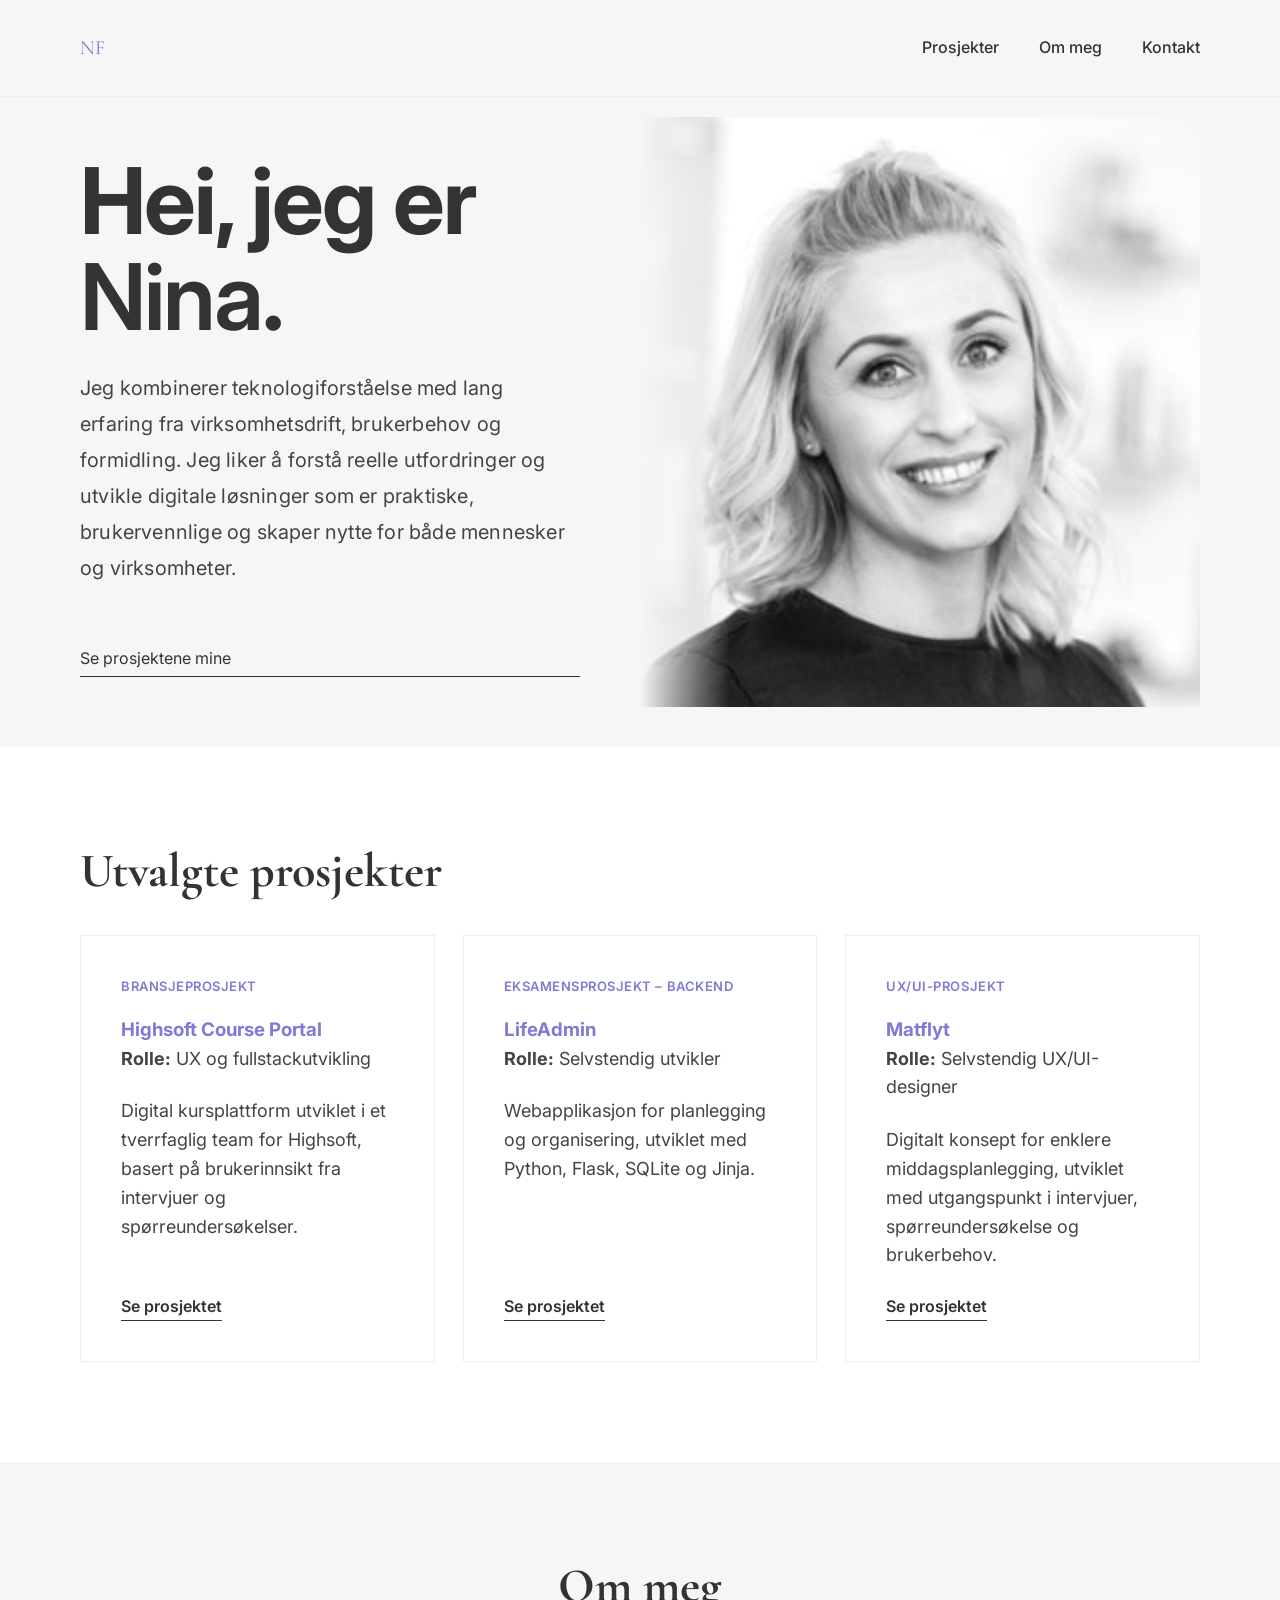
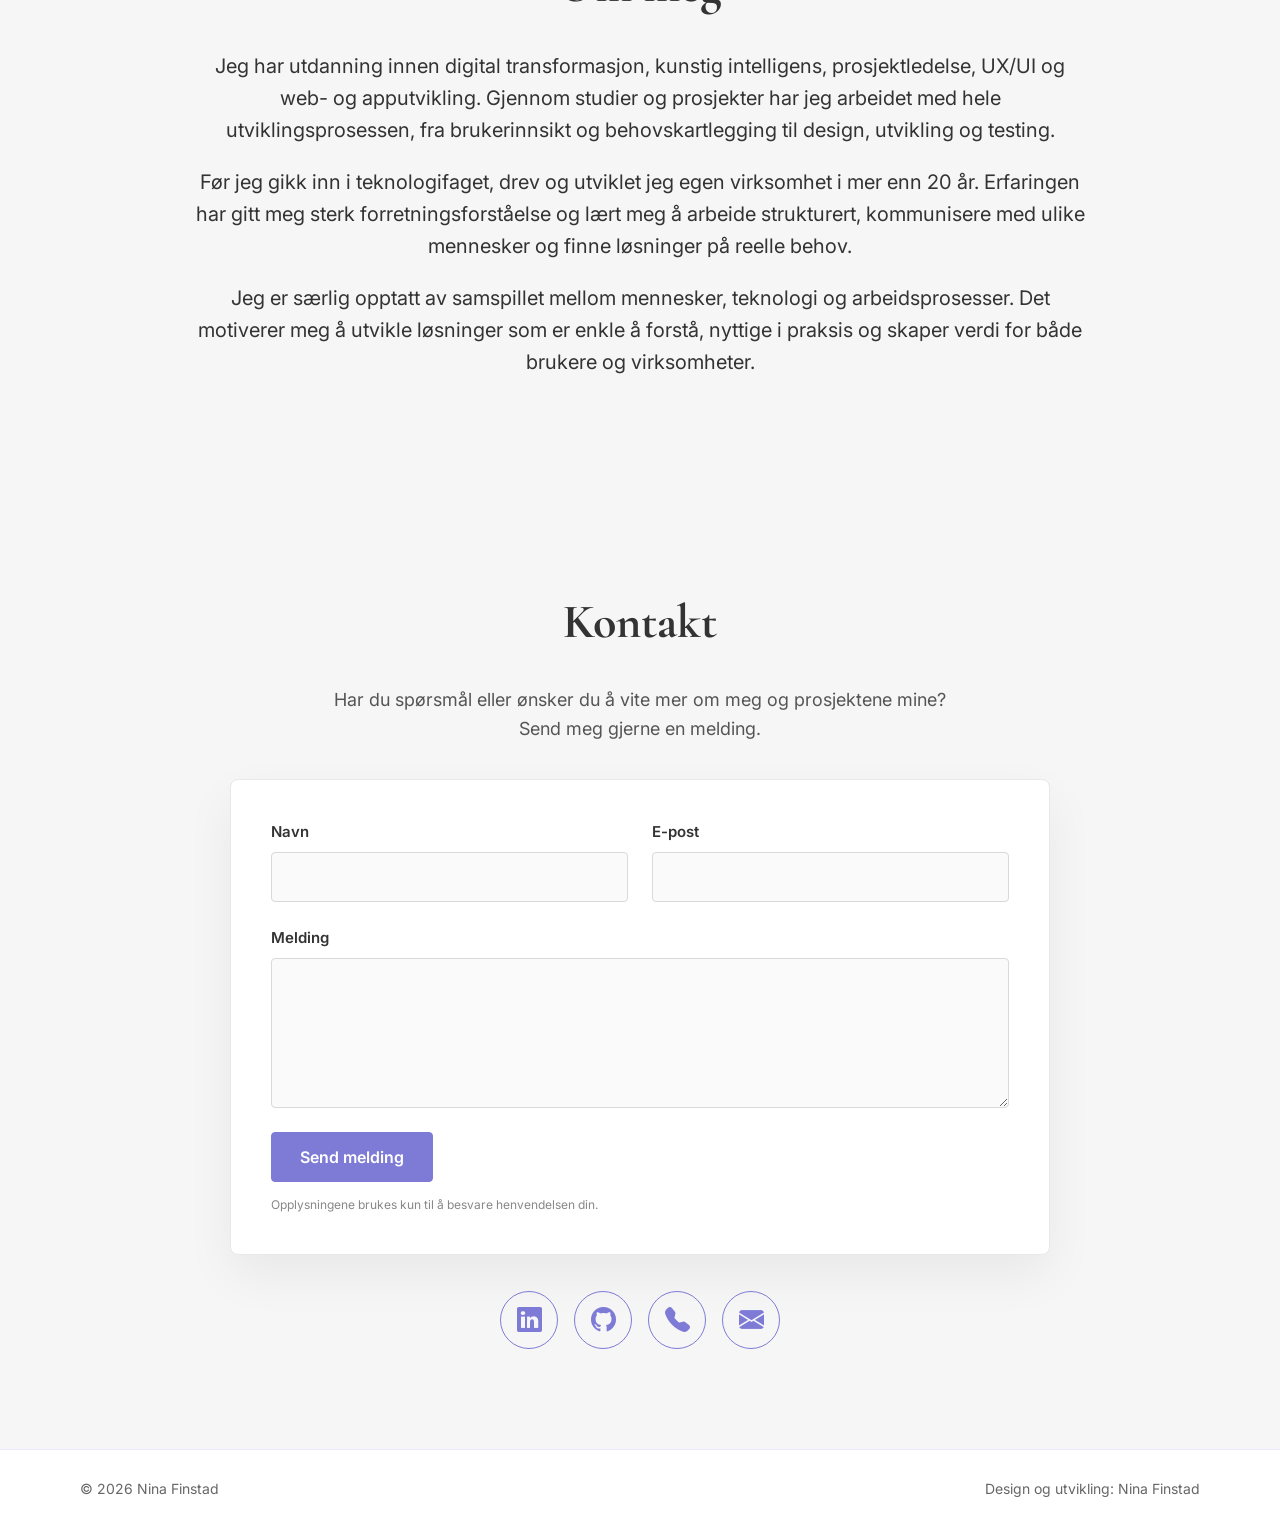
==== index.html @ bb5bee1e "Initial portfolio version" ====
<!DOCTYPE html>
<html lang="nb">
<head>
    <!-- Basic setup -->
    <meta charset="UTF-8">
    <meta name="viewport" content="width=device-width, initial-scale=1.0">
    <title>Nina Finstad Portefølje</title>

    <!-- Fonts -->
    <link rel="preconnect" href="https://fonts.googleapis.com">
    <link rel="preconnect" href="https://fonts.gstatic.com" crossorigin>
    <link href="https://fonts.googleapis.com/css2?family=Cormorant+Garamond:wght@600;700&family=Inter:wght@400;500;600;700&display=swap" rel="stylesheet">
    <link
    rel="stylesheet"
    href="https://cdn.jsdelivr.net/npm/bootstrap-icons@1.11.3/font/bootstrap-icons.min.css"
    
>
<script src="js/contact-form.js" defer></script>
    <!-- CSS -->
    <link rel="stylesheet" href="style.css">
</head>
<body>
<!-- Header -->
<header class="site-header">
    <div class="logo">
        <a href="index.html" class="logo-link">
            <span class="logo-short">NF</span>
            <span class="logo-full">Nina Finstad</span>
        </a>
    </div>

    <nav class="site-nav">
        <a href="index.html#projects">Prosjekter</a>
        <a href="index.html#about">Om meg</a>
        <a href="index.html#contact">Kontakt</a>
    </nav>
</header>

    <!-- Hero -->
    <section class="hero">
        <div class="hero-text">
            <h1>
            Hei, jeg er <span class="name">Nina</span>.
            </h1>

            <p>
                Jeg kombinerer teknologiforståelse med lang erfaring fra virksomhetsdrift, brukerbehov og formidling. Jeg liker å forstå reelle utfordringer og utvikle digitale løsninger som er praktiske, brukervennlige og skaper nytte for både mennesker og virksomheter.
            </p>

            <a href="#projects" class="hero-link">Se prosjektene mine</a>
        </div>

        <div class="hero-image">
            <img src="images/nina.jpg" alt="Portrett av Nina Finstad">
        </div>
    </section>

    
    <!-- Projects -->
<section id="projects" class="projects-section">
    <div class="section-heading">
        <h2>Utvalgte prosjekter</h2>
    </div>

    <div class="projects-grid">

        <!-- Highsoft Course Portal -->
        <article class="project-card">
            <span class="project-label">Bransjeprosjekt</span>

            <h3>Highsoft Course Portal</h3>

            <p class="project-role">
                <strong>Rolle:</strong> UX og fullstackutvikling
            </p>

            <p>
                Digital kursplattform utviklet i et tverrfaglig team for
                Highsoft, basert på brukerinnsikt fra intervjuer og
                spørreundersøkelser.
            </p>

            <a href="highsoft.html" class="project-link">
                Se prosjektet
            </a>
        </article>

        <!-- LifeAdmin -->
        <article class="project-card">
            <span class="project-label">Eksamensprosjekt – backend</span>

            <h3>LifeAdmin</h3>
            <p class="project-role">
                <strong>Rolle:</strong> Selvstendig utvikler
            </p>

            <p>
                Webapplikasjon for planlegging og organisering, utviklet med
                Python, Flask, SQLite og Jinja.
            </p>

            <a href="life-admin.html" class="project-link">
                Se prosjektet
            </a>
        </article>

        <!-- Matflyt -->
        <article class="project-card">
            <span class="project-label">UX/UI-prosjekt</span>

            <h3>Matflyt</h3>

            <p class="project-role">
                <strong>Rolle:</strong> Selvstendig UX/UI-designer
            </p>

            <p>
                Digitalt konsept for enklere middagsplanlegging, utviklet med
                utgangspunkt i intervjuer, spørreundersøkelse og brukerbehov.
            </p>

            <a href="matflyt.html" class="project-link">
                Se prosjektet
            </a>
        </article>

    </div>

    </section>

    <!-- About -->
    <section id="about" class="about-section">
        <div class="section-heading">
            <h2>Om meg</h2>
        </div>

        <div class="about-text">
            <p>
               Jeg har utdanning innen digital transformasjon, kunstig intelligens, 
               prosjektledelse, UX/UI og web- og apputvikling. 
               Gjennom studier og prosjekter har jeg arbeidet med hele utviklingsprosessen,
                fra brukerinnsikt og behovskartlegging til design, utvikling og testing. 
            </p>


            <p>
                Før jeg gikk inn i teknologifaget, drev og utviklet jeg egen virksomhet i mer enn 20 år. Erfaringen har gitt meg sterk forretningsforståelse og lært meg å arbeide strukturert, kommunisere med ulike mennesker og finne løsninger på reelle behov.
            </p>

            <p>
                Jeg er særlig opptatt av samspillet mellom mennesker, teknologi og arbeidsprosesser. Det motiverer meg å utvikle løsninger som er enkle å forstå, nyttige i praksis og skaper verdi for både brukere og virksomheter.
            </p>
        </div>
    </section>

    
    <!-- Kontakt -->
<section id="contact" class="contact-section">
    <div class="section-heading">
        <h2>Kontakt</h2>
    </div>

    <div class="contact-content">
        <p class="contact-intro">
            Har du spørsmål eller ønsker du å vite mer om meg og prosjektene
            mine? Send meg gjerne en melding.
        </p>
            <form
                 id="contact-form"
                 class="contact-form"
                 action="https://formspree.io/f/moeadeok"
                 method="POST"
                >
            <div class="form-row">
                <div class="form-group">
                    <label for="name">Navn</label>
                    <input
                        type="text"
                        id="name"
                        name="name"
                        autocomplete="name"
                        required
                    >
                </div>

                <div class="form-group">
                    <label for="email">E-post</label>
                    <input
                        type="email"
                        id="email"
                        name="email"
                        autocomplete="email"
                        required
                    >
                </div>
            </div>

            <div class="form-group">
                <label for="message">Melding</label>
                <textarea
                    id="message"
                    name="message"
                    rows="6"
                    required
                ></textarea>
            </div>

            <button type="submit" class="form-submit">
                Send melding
            </button>

            <p class="form-privacy">
                Opplysningene brukes kun til å besvare henvendelsen din.
            </p>
        </form>

        <div
    id="form-success"
    class="form-message form-message-success"
    role="status"
    hidden
>
    <i class="bi bi-check-circle-fill" aria-hidden="true"></i>
    <span>Meldingen din er sendt. Takk for at du tok kontakt!</span>
</div>

<div
    id="form-error"
    class="form-message form-message-error"
    role="alert"
    hidden
>
    <i class="bi bi-exclamation-circle-fill" aria-hidden="true"></i>
    <span>
        Noe gikk galt. Prøv igjen, eller send meg en e-post direkte.
    </span>
</div>

        <div class="contact-icons" aria-label="Andre kontaktmuligheter">
            <a
                href="https://www.linkedin.com/in/nina-finstad-3a672b140/"
                target="_blank"
                rel="noopener noreferrer"
                aria-label="Besøk LinkedIn-profilen min"
                title="LinkedIn"
            >
                <i class="bi bi-linkedin" aria-hidden="true"></i>
            </a>

            <a
                href="https://github.com/NinaFinstad"
                target="_blank"
                rel="noopener noreferrer"
                aria-label="Besøk GitHub-profilen min"
                title="GitHub"
            >
                <i class="bi bi-github" aria-hidden="true"></i>
            </a>

            <a
                href="tel:+4797759105"
                aria-label="Ring meg på 977 59 105"
                title="Telefon"
            >
                <i class="bi bi-telephone-fill" aria-hidden="true"></i>
            </a>

            <a
                href="mailto:finstad83@gmail.com"
                aria-label="Send meg en e-post"
                title="E-post"
            >
                <i class="bi bi-envelope-fill" aria-hidden="true"></i>
            </a>
        </div>
    </div>
</section>

<footer class="site-footer">
    <p>© 2026 Nina Finstad</p>
    <p>Design og utvikling: Nina Finstad</p>
</footer>

</body>
</html>
---- style.css ----
/* ==========================================================
   INNHOLDSOVERSIKT

   01. Reset og grunnstiler
   02. Toppmeny og navigasjon
   03. Forside: hero, seksjoner, prosjektkort og om meg
   04. Generelle prosjektsider
   05. Kontaktskjema, statusmeldinger og bunntekst
   06. Forside og generelle sider: nettbrett og mobil
   07. Highsoft-siden: innhold, bilder og mobilkarusell
   08. Highsoft-siden: nettbrett og mobil
========================================================== */

/* =========================
   RESET
========================= */

* {
  margin: 0;
  padding: 0;
  box-sizing: border-box;
}

/* =========================
   GRUNNSTILER
========================= */

html {
  scroll-behavior: smooth;
}

#projects,
#about,
#contact {
  scroll-margin-top: 120px;
}

body {
  font-family: "Inter", Arial, Helvetica, sans-serif;
  line-height: 1.6;
  color: #333;
  background: #f6f6f6;
}

/* =========================
   TOPPMENY OG NAVIGASJON
========================= */

.site-header {
  position: sticky;
  top: 0;
  z-index: 1000;

  display: flex;
  justify-content: space-between;
  align-items: center;
  padding: 32px 80px;
  background: rgba(246, 246, 246, 0.92);
  backdrop-filter: blur(10px);
  border-bottom: 1px solid #ece8ff;
}

.logo {
  font-family: "Cormorant Garamond", Georgia, serif;
  font-size: 20px;
  position: relative;
  cursor: pointer;
  display: inline-block;
  color: #7e7bd6;
}

.logo-link {
  position: relative;
  display: inline-block;
  text-decoration: none;
  color: inherit;
}

.logo-short {
  transition: opacity 0.35s ease;
}

.logo-full {
  position: absolute;
  left: 0;
  opacity: 0;
  letter-spacing: -5px;
  transform: translateX(-10px);
  transition: all 0.35s ease;
  white-space: nowrap;
}

.logo:hover .logo-short {
  opacity: 0;
}

.logo:hover .logo-full {
  opacity: 1;
  letter-spacing: 0.5px;
  transform: translateX(0);
}

.site-nav {
  display: flex;
  gap: 40px;
}

.site-nav a {
  text-decoration: none;
  color: #333;
  font-size: 16px;
  font-weight: 500;
  transition: opacity 0.2s ease;
}

.site-nav a:hover {
  opacity: 0.6;
  color: #7e7bd6;
}

/* =========================
   FORSIDE - HERO
========================= */

.hero {
  min-height: 68vh;
  display: flex;
  align-items: center;
  justify-content: space-between;
  gap: 60px;
  padding: 20px 80px 40px;
  overflow: hidden;
}

.hero-text {
  max-width: 540px;
  display: flex;
  flex-direction: column;
  gap: 24px;
}

.hero h1 {
  font-size: 92px;
  line-height: 1.05;
  letter-spacing: -2px;
}

.name {
  font-weight: 600;
}

.hero p {
  font-size: 20px;
  line-height: 1.8;
  color: #444;
  letter-spacing: 0.2px;
}

.hero-link {
  display: inline-block;
  margin-top: 36px;
  text-decoration: none;
  color: #333;
  position: relative;
}

.hero-link::after {
  content: "";
  position: absolute;
  left: 0;
  bottom: -6px;
  width: 100%;
  height: 1px;
  background: #333;
  transition: all 0.25s ease;
}

.hero-link:hover {
  color: #7e7bd6;
}

.hero-link:hover::after {
  background: #7e7bd6;
}

.hero-image {
  position: relative;
  flex-shrink: 0;
}

.hero-image img {
  width: 560px;
  max-width: 100%;
  height: auto;
  display: block;
  object-fit: cover;
  filter: contrast(1.03) brightness(1.01) grayscale(100%);
}

.hero-image::after {
  content: "";
  position: absolute;
  inset: 0;
  background: linear-gradient(to right, #f6f6f6 0%, rgba(246, 246, 246, 0) 16%);
  pointer-events: none;
}

/* =========================
   FORSIDE - FELLES SEKSJONER
========================= */

.projects-section,
.about-section,
.contact-section {
  padding: 100px 80px;
}

.projects-section {
  background: #ffffff;
}

.about-section,
.contact-section {
  background: #f6f6f6;
}

.section-heading h2 {
  font-family: "Cormorant Garamond", Georgia, serif;
  font-size: 48px;
  line-height: 1;
  margin-bottom: 40px;
  color: #333;
}

/* =========================
   FORSIDE - PROSJEKTKORT
========================= */

.projects-grid {
  display: grid;
  grid-template-columns: repeat(3, 1fr);
  gap: 28px;
}

.project-card {
  background: white;
  border: 1px solid #eee;
  padding: 40px;
  min-height: 280px;
  display: flex;
  flex-direction: column;
  justify-content: flex-start;
  transition: all 0.35s ease;
  position: relative;
  overflow: hidden;
}

.project-card::before {
  content: "";
  position: absolute;
  top: 0;
  left: -100%;
  width: 100%;
  height: 100%;
  background: linear-gradient(
    120deg,
    transparent,
    rgba(126, 123, 214, 0.08),
    transparent
  );
  transition: left 0.6s ease;
}

.project-card:hover::before {
  left: 100%;
}

.project-card:hover {
  transform: translateY(-8px);
  box-shadow: 0 20px 40px rgba(0, 0, 0, 0.08);
  background: #f3f2ff;
  border-color: #7e7bd6;
}

.project-label {
  display: inline-block;
  margin-bottom: 18px;
  font-size: 13px;
  font-weight: 600;
  text-transform: uppercase;
  letter-spacing: 0.04em;
  color: #7e7bd6;
}

.project-card h3 {
  color: #7e7bd6;
  transition: letter-spacing 0.3s ease;
}

.project-card:hover h3 {
  letter-spacing: 1px;
  color: #5f5bbd;
}

.project-card p {
  font-size: 18px;
  color: #444;
  margin-bottom: 24px;
}

.project-link {
  margin-top: auto;
  width: fit-content;
  color: #333;
  font-weight: 600;
  text-decoration: none;
  border-bottom: 1px solid #333;
  transition:
    color 0.2s ease,
    opacity 0.2s ease;
}

.project-link:hover {
  opacity: 0.7;
  color: #7e7bd6;
}

/* =========================
   FORSIDE - OM MEG
========================= */

.about-text {
  max-width: 900px;
  margin: 0 auto;
}

.about-section {
  text-align: center;
}

.about-text p {
  font-size: 20px;
  margin-bottom: 20px;
}

/* =========================
   GENERELLE PROSJEKTSIDER - GRUNNOPPSETT
========================= */

.project-hero,
.project-meta-section,
.project-content-section {
  padding: 80px 80px;
}

/* =========================
   GENERELLE PROSJEKTSIDER - KOLONNER OG TEKST
========================= */

.project-two-column {
  display: grid;
  grid-template-columns: minmax(0, 0.95fr) minmax(420px, 1.05fr);
  gap: 70px;
  align-items: center;
}

.project-text-block {
  max-width: 560px;
}

.project-text-block h2 {
  font-family: "Inter", Arial, Helvetica, sans-serif;
  font-size: 44px;
  line-height: 1.1;
  font-weight: 700;
  letter-spacing: -1px;
  margin-bottom: 32px;
  color: #333;
}

.project-text-block p {
  font-size: 20px;
  line-height: 1.75;
  margin-bottom: 20px;
  color: #444;
}

/* =========================
   GENERELLE PROSJEKTSIDER - BILDEKORT
========================= */

.project-visual-card {
  background: #eef1f1;
  border: 1px solid #e6e6e6;
  padding: 28px; /* viktig: samme overalt */
  border-radius: 16px;
  box-shadow: 0 20px 40px rgba(0, 0, 0, 0.08);
  overflow: hidden;
}

.project-visual-card img {
  width: 100%;
  max-width: 100%;
  height: auto;
  display: block;
  border-radius: 8px;
}
.project-visual-card figcaption {
    margin-top: 16px;
    font-size: 14px;
    line-height: 1.5;
    color: #666;
}

/* =========================
   GENERELLE PROSJEKTSIDER - HERO
========================= */

.project-hero {
  background: #f6f6f6;
  padding-top: 56px;
  padding-bottom: 64px;
}

.project-hero-layout {
  display: grid;
  grid-template-columns: minmax(0, 0.95fr) minmax(520px, 1.05fr);
  gap: 70px;
  align-items: start;
}

.project-hero-text {
  max-width: 560px;
  display: flex;
  flex-direction: column;
  gap: 20px;
}

.project-hero h1 {
  font-size: 72px;
  line-height: 1.05;
  letter-spacing: -2px;
  margin-top: 16px;
  margin-bottom: 24px;
}

.project-hero p {
  font-size: 20px;
  line-height: 1.75;
  color: #444;
  margin: 0;
}

/* =========================
   GENERELLE PROSJEKTSIDER - INNHOLD
========================= */

.project-content-section {
  background: #f6f6f6;
}

/* =========================
   GENERELLE PROSJEKTSIDER - INNSIKTSKORT
========================= */

.project-insights-grid {
  display: grid;
  grid-template-columns: 1fr 1fr;
  gap: 20px;
}

.insight-card {
  background: #ffffff;
  border: 1px solid #eee;
  padding: 20px;
  border-radius: 12px;
}

.insight-card h3 {
  font-size: 18px;
  margin-bottom: 8px;
  color: #333;
}

.insight-card p {
  font-size: 16px;
  color: #444;
  line-height: 1.5;
}

.project-text-center {
  max-width: 1000px;
  margin: 0 auto;
  text-align: center;
}

/* =========================
   KONTAKTSKJEMA OG KONTAKTIKONER
========================= */

.contact-section {
  text-align: center;
}

.contact-content {
  width: 100%;
  max-width: 820px;
  margin: 0 auto;
}

.contact-intro {
  max-width: 620px;
  margin: 0 auto 36px;
  font-size: 18px;
  color: #555;
}

.contact-form {
  padding: 40px;
  background: #ffffff;
  border: 1px solid #e8e8e8;
  border-radius: 8px;
  box-shadow: 0 20px 50px rgba(0, 0, 0, 0.06);
  text-align: left;
}

.form-row {
  display: grid;
  grid-template-columns: 1fr 1fr;
  gap: 24px;
}

.form-group {
  display: flex;
  flex-direction: column;
  gap: 8px;
  margin-bottom: 24px;
}

.form-group label {
  font-size: 15px;
  font-weight: 600;
  color: #333;
}

.form-group input,
.form-group textarea {
  width: 100%;
  padding: 14px 16px;
  border: 1px solid #d9d9d9;
  border-radius: 4px;
  background: #fafafa;
  color: #333;
  font-family: inherit;
  font-size: 16px;
  transition:
    border-color 0.2s ease,
    box-shadow 0.2s ease,
    background 0.2s ease;
}

.form-group textarea {
  min-height: 150px;
  resize: vertical;
}

.form-group input:focus,
.form-group textarea:focus {
  outline: none;
  border-color: #7e7bd6;
  background: #ffffff;
  box-shadow: 0 0 0 3px rgba(126, 123, 214, 0.14);
}

.form-submit {
  padding: 14px 28px;
  border: 1px solid #7e7bd6;
  border-radius: 4px;
  background: #7e7bd6;
  color: #ffffff;
  font-family: inherit;
  font-size: 16px;
  font-weight: 600;
  cursor: pointer;
  transition:
    background 0.2s ease,
    transform 0.2s ease,
    box-shadow 0.2s ease;
}

.form-submit:hover {
  background: #6966c5;
  transform: translateY(-2px);
  box-shadow: 0 8px 20px rgba(126, 123, 214, 0.22);
}

.form-submit:focus-visible {
  outline: 3px solid rgba(126, 123, 214, 0.3);
  outline-offset: 4px;
}

.form-privacy {
  margin-top: 16px;
  margin-bottom: 0;
  font-size: 13px;
  color: #777;
}

.contact-icons {
  display: flex;
  justify-content: center;
  gap: 16px;
  margin-top: 36px;
}

.contact-content .contact-icons a {
  display: inline-flex;
  align-items: center;
  justify-content: center;
  width: 58px;
  height: 58px;
  border: 1px solid #7e7bd6;
  border-radius: 50%;
  background: transparent;
  color: #7e7bd6;
  text-decoration: none;
  font-size: 25px;
  transition:
    background 0.2s ease,
    color 0.2s ease,
    transform 0.2s ease,
    box-shadow 0.2s ease;
}

.contact-content .contact-icons a:hover {
  background: #7e7bd6;
  color: #ffffff;
  transform: translateY(-3px);
  box-shadow: 0 8px 20px rgba(126, 123, 214, 0.2);
  opacity: 1;
}

.contact-content .contact-icons a:focus-visible {
  outline: 3px solid rgba(126, 123, 214, 0.3);
  outline-offset: 4px;
}

/* =========================
   KONTAKTSKJEMA - STATUSMELDINGER
========================= */

.form-message {
  display: flex;
  align-items: center;
  justify-content: center;
  gap: 12px;
  margin-top: 24px;
  padding: 16px 20px;
  border-radius: 6px;
  font-size: 16px;
  font-weight: 500;
}

.form-message[hidden] {
  display: none;
}

.form-message i {
  flex-shrink: 0;
  font-size: 22px;
}

.form-message-success {
  color: #315f46;
  background: #edf8f1;
  border: 1px solid #b9ddc6;
}

.form-message-error {
  color: #8a3838;
  background: #fff1f1;
  border: 1px solid #e4baba;
}

.form-submit:disabled {
  cursor: wait;
  opacity: 0.7;
  transform: none;
  box-shadow: none;
}

.contact-content .form-privacy {
  margin-top: 14px;
  margin-bottom: 0;
  font-size: 12px;
  line-height: 1.5;
  color: #888;
}

/* =========================
   BUNNTEKST
========================= */

.site-footer {
  display: flex;
  justify-content: space-between;
  align-items: center;
  gap: 24px;
  padding: 28px 80px;
  background: #ffffff;
  border-top: 1px solid #ece8ff;
  color: #666;
  font-size: 14px;
}

/* =========================
   FORSIDE OG GENERELLE SIDER - NETTBRETT
========================= */

@media (max-width: 1100px) {
  .hero {
    flex-direction: column;
    align-items: flex-start;
    gap: 40px;
  }

  .hero-image img {
    width: 460px;
  }

  .projects-grid {
    grid-template-columns: 1fr;
  }

  .project-hero-layout,
  .project-two-column {
    grid-template-columns: 1fr;
    gap: 40px;
  }

  .project-meta-grid {
    grid-template-columns: 1fr 1fr;
  }

  .project-text-block,
  .project-hero-text {
    max-width: none;
  }
}

/* =========================
   FORSIDE OG GENERELLE SIDER - MOBIL
========================= */

@media (max-width: 768px) {
  .site-header {
    flex-direction: column;
    align-items: flex-start;
    gap: 20px;
    padding: 24px 24px 0;
  }

  .site-nav {
    gap: 24px;
    flex-wrap: wrap;
  }

  .hero,
  .projects-section,
  .about-section,
  .contact-section {
    padding-left: 24px;
    padding-right: 24px;
  }

  .hero {
    min-height: auto;
    padding-top: 40px;
    padding-bottom: 60px;
  }

  .hero h1 {
    font-size: 58px;
  }

  .hero p,
  .about-text p,
  .contact-content p,
  .project-card p {
    font-size: 18px;
  }

  .hero-image img {
    width: 100%;
    max-width: 420px;
  }

  .section-heading h2 {
    font-size: 38px;
  }

  .project-card h3 {
    font-size: 30px;
  }

  .project-hero,
  .project-meta-section,
  .project-content-section {
    padding-left: 24px;
    padding-right: 24px;
  }

  .project-hero h1 {
    font-size: 48px;
  }

  .project-hero p,
  .project-text-block p {
    font-size: 18px;
  }

  .project-visual-card {
    padding: 16px;
  }

  .project-text-block h2 {
    font-size: 38px;
  }

  .project-meta-grid,
  .project-insights-grid {
    grid-template-columns: 1fr;
  }

  .form-row {
    grid-template-columns: 1fr;
    gap: 0;
  }

  .contact-form {
    padding: 24px;
  }

  .site-footer {
    flex-direction: column;
    justify-content: center;
    gap: 6px;
    padding: 24px;
    text-align: center;
  }
}

/* =========================
   GENERELLE PROSJEKTSIDER - PROSJEKTOVERSIKT
========================= */

.project-meta-section {
    background: #ffffff;
    padding-top: 80px;
    padding-bottom: 80px;
}

.project-meta-grid {
    display: grid;
    grid-template-columns: repeat(4, minmax(0, 1fr));
    gap: 24px;
}

.meta-card {
    background: #f6f6f6;
    border: 1px solid #eeeeee;
    padding: 28px;
}

.meta-card h3 {
    margin-bottom: 10px;
    color: #7e7bd6;
    font-size: 16px;
}

.meta-card p {
    color: #444444;
    font-size: 16px;
    line-height: 1.6;
}

/* Prosjektbilde */

.project-meta-image {
    max-width: 760px;
    margin: 48px auto 0;
}

.project-visual-card figcaption {
    margin-top: 16px;
    color: #666666;
    font-size: 14px;
    line-height: 1.5;
}

/* Prosjektoversikt: nettbrett */

@media (max-width: 1100px) {
    .project-meta-grid {
        grid-template-columns: repeat(2, minmax(0, 1fr));
    }
}

/* Prosjektoversikt: mobil */

@media (max-width: 768px) {
    .project-meta-grid {
        grid-template-columns: 1fr;
    }

    .project-meta-image {
        margin-top: 32px;
    }
}

/* =========================
   HIGHSOFT-SIDEN - SEKSJONER OG TYPOGRAFI
========================= */

.case-section {
    padding: 96px 80px;
    background: #ffffff;
}

.case-section-muted {
    background: #f6f6f6;
}

.case-section-dark {
    overflow: hidden;
    background: #29283d;
    color: #ffffff;
}

.case-section-heading {
    max-width: 820px;
    margin-bottom: 48px;
}

.case-section-heading h2,
.case-copy h2,
.case-carousel-heading h2 {
    margin-bottom: 20px;
    font-family: "Cormorant Garamond", Georgia, serif;
    font-size: 52px;
    line-height: 1.05;
    color: #333333;
}

.case-section-heading p,
.case-copy p {
    margin-bottom: 20px;
    color: #555555;
    font-size: 18px;
    line-height: 1.75;
}

.case-eyebrow {
    display: block;
    margin-bottom: 14px;
    color: #7e7bd6;
    font-size: 13px;
    font-weight: 700;
    letter-spacing: 0.08em;
    text-transform: uppercase;
}


/* =========================
   HIGHSOFT-SIDEN - KLIKKBARE BILDER
========================= */

.case-image-button {
    width: 100%;
    padding: 0;
    border: 0;
    background: transparent;
    color: inherit;
    font: inherit;
    text-align: inherit;
    cursor: zoom-in;
}

.case-image-button img {
    display: block;
    width: 100%;
    height: auto;
    transition:
        transform 0.3s ease,
        opacity 0.3s ease;
}

.case-image-button:hover img {
    transform: scale(1.012);
    opacity: 0.94;
}

.case-image-button:focus-visible {
    outline: 3px solid rgba(126, 123, 214, 0.5);
    outline-offset: 5px;
}


/* =========================
   HIGHSOFT-SIDEN - INNSIKT
========================= */

.case-insight-grid {
    display: grid;
    grid-template-columns: repeat(3, minmax(0, 1fr));
    gap: 24px;
    margin-bottom: 56px;
}

.case-insight-card {
    padding: 30px;
    background: #ffffff;
    border: 1px solid #e9e9e9;
    border-radius: 12px;
}

.case-insight-card > span {
    display: block;
    margin-bottom: 28px;
    color: #7e7bd6;
    font-size: 13px;
    font-weight: 700;
}

.case-insight-card h3 {
    margin-bottom: 12px;
    color: #333333;
    font-size: 21px;
}

.case-insight-card p {
    color: #555555;
    font-size: 16px;
    line-height: 1.65;
}


/* =========================
   HIGHSOFT-SIDEN - PROSESSBILDER
========================= */

.case-process-grid {
    display: grid;
    grid-template-columns: repeat(2, minmax(0, 1fr));
    gap: 32px;
}

.case-process-item {
    margin: 0;
}

.case-process-item .case-image-button {
    overflow: hidden;
    padding: 18px;
    background: #ffffff;
    border: 1px solid #e7e7e7;
    border-radius: 12px;
    box-shadow: 0 16px 36px rgba(0, 0, 0, 0.06);
}

.case-process-item img {
    border-radius: 6px;
}

.case-process-item figcaption,
.case-comparison-item figcaption {
    margin-top: 14px;
    color: #666666;
    font-size: 14px;
    line-height: 1.6;
}


/* =========================
   HIGHSOFT-SIDEN - TOKOLONNEOPPSETT
========================= */

.case-two-column {
    display: grid;
    grid-template-columns: minmax(0, 0.85fr) minmax(480px, 1.15fr);
    gap: 72px;
    align-items: center;
}

.case-two-column-reverse {
    grid-template-columns: minmax(480px, 1.15fr) minmax(0, 0.85fr);
}

.case-copy {
    max-width: 620px;
}

.case-feature-list {
    display: grid;
    gap: 14px;
    margin-top: 30px;
    padding: 0;
    list-style: none;
}

.case-feature-list li {
    position: relative;
    padding-left: 28px;
    color: #444444;
    font-size: 17px;
}

.case-feature-list li::before {
    content: "";
    position: absolute;
    top: 0.65em;
    left: 0;
    width: 9px;
    height: 9px;
    border-radius: 50%;
    background: #7e7bd6;
}


/* =========================
   HIGHSOFT-SIDEN - SAMMENLIGNING
========================= */

.case-comparison {
    display: grid;
    grid-template-columns: repeat(2, minmax(0, 1fr));
    gap: 32px;
}

.case-comparison-item {
    margin: 0;
}

.case-comparison-item .case-image-button {
    overflow: hidden;
    padding: 18px;
    background: #ffffff;
    border: 1px solid #e5e5e5;
    border-radius: 12px;
    box-shadow: 0 16px 36px rgba(0, 0, 0, 0.06);
}

.case-comparison-item img {
    border-radius: 6px;
}

.case-image-label {
    display: block;
    margin-bottom: 12px;
    color: #7e7bd6;
    font-size: 13px;
    font-weight: 700;
    letter-spacing: 0.06em;
    text-transform: uppercase;
}

.case-change-grid {
    display: grid;
    grid-template-columns: repeat(3, minmax(0, 1fr));
    gap: 24px;
    margin-top: 48px;
}

.case-change-grid article {
    padding-top: 24px;
    border-top: 2px solid #7e7bd6;
}

.case-change-grid h3 {
    margin-bottom: 10px;
    color: #333333;
    font-size: 18px;
}

.case-change-grid p {
    color: #555555;
    font-size: 15px;
    line-height: 1.65;
}


/* =========================
   HIGHSOFT-SIDEN - MOBILKARUSELL
========================= */

.case-section-dark .case-eyebrow {
    color: #a8a5ff;
}

.case-carousel-heading {
    display: flex;
    justify-content: space-between;
    align-items: flex-end;
    gap: 32px;
    margin-bottom: 40px;
}

.case-carousel-heading h2 {
    max-width: 680px;
    margin-bottom: 0;
    color: #ffffff;
}

.case-carousel-controls {
    display: flex;
    gap: 12px;
}

.case-carousel-button {
    display: inline-flex;
    align-items: center;
    justify-content: center;
    width: 48px;
    height: 48px;
    border: 1px solid rgba(255, 255, 255, 0.4);
    border-radius: 50%;
    background: transparent;
    color: #ffffff;
    font: inherit;
    font-size: 30px;
    cursor: pointer;
    transition:
        background 0.2s ease,
        border-color 0.2s ease,
        transform 0.2s ease;
}

.case-carousel-button:hover {
    border-color: #a8a5ff;
    background: #7e7bd6;
    transform: translateY(-2px);
}

.case-carousel-button:focus-visible {
    outline: 3px solid rgba(168, 165, 255, 0.45);
    outline-offset: 4px;
}

.case-carousel {
    display: grid;
    grid-auto-flow: column;
    grid-auto-columns: minmax(320px, 380px);
    gap: 24px;
    overflow-x: auto;
    scroll-snap-type: x mandatory;
    scroll-behavior: smooth;
    scrollbar-width: none;
    overscroll-behavior-inline: contain;
}

.case-carousel::-webkit-scrollbar {
    display: none;
}

.case-carousel-slide {
    overflow: hidden;
    margin: 0;
    background: #ffffff;
    border-radius: 16px;
    color: #333333;
    scroll-snap-align: start;
}

.case-carousel-slide .case-image-button {
    overflow: hidden;
    aspect-ratio: 16 / 11;
    background: #111111;
}

.case-carousel-slide img {
    width: 100%;
    height: 100%;
    object-fit: contain;
}

.case-carousel-slide figcaption {
    min-height: 128px;
    padding: 22px;
    color: #555555;
    font-size: 14px;
    line-height: 1.55;
}

.case-carousel-slide figcaption strong {
    display: block;
    margin-bottom: 6px;
    color: #333333;
    font-size: 17px;
}

.case-carousel-hint {
    margin-top: 22px;
    color: rgba(255, 255, 255, 0.65);
    font-size: 13px;
}


/* =========================
   HIGHSOFT-SIDEN - RESULTAT OG REFLEKSJON
========================= */

.case-conclusion {
    background: #f6f6f6;
}

.case-conclusion-grid {
    display: grid;
    grid-template-columns: repeat(2, minmax(0, 1fr));
    gap: 28px;
}

.case-conclusion-card {
    padding: 40px;
    background: #ffffff;
    border: 1px solid #e7e7e7;
    border-radius: 14px;
}

.case-conclusion-card-accent {
    background: #efefff;
    border-color: #d9d7ff;
}

.case-conclusion-card h3 {
    margin-bottom: 22px;
    color: #333333;
    font-size: 24px;
}

.case-conclusion-card ul {
    display: grid;
    gap: 13px;
    padding-left: 20px;
    color: #4c4c4c;
}

.case-conclusion-card p {
    margin-bottom: 16px;
    color: #4c4c4c;
    font-size: 16px;
    line-height: 1.7;
}

.case-conclusion-card p:last-child {
    margin-bottom: 0;
}


/* =========================
   HIGHSOFT-SIDEN - NESTE PROSJEKT
========================= */

.case-next-project {
    display: flex;
    justify-content: space-between;
    align-items: center;
    gap: 24px;
    padding: 52px 80px;
    background: #ffffff;
    border-top: 1px solid #ece8ff;
}

.case-next-project span {
    color: #777777;
    font-size: 14px;
    text-transform: uppercase;
    letter-spacing: 0.08em;
}

.case-next-project a {
    color: #7e7bd6;
    font-family: "Cormorant Garamond", Georgia, serif;
    font-size: 38px;
    font-weight: 700;
    text-decoration: none;
    transition:
        color 0.2s ease,
        transform 0.2s ease;
}

.case-next-project a:hover {
    color: #5f5bbd;
    transform: translateX(4px);
}


/* =========================
   HIGHSOFT-SIDEN - BILDEFORSTØRRELSE
========================= */

.case-lightbox {
    width: min(94vw, 1500px);
    max-width: none;
    max-height: 92vh;
    padding: 52px 24px 24px;
    border: 0;
    border-radius: 14px;
    background: #ffffff;
    box-shadow: 0 30px 80px rgba(0, 0, 0, 0.3);
}

.case-lightbox::backdrop {
    background: rgba(20, 20, 25, 0.82);
    backdrop-filter: blur(4px);
}

.case-lightbox img {
    display: block;
    max-width: 100%;
    max-height: calc(92vh - 76px);
    margin: 0 auto;
    object-fit: contain;
}

.case-lightbox-close {
    position: absolute;
    top: 10px;
    right: 14px;
    display: inline-flex;
    align-items: center;
    justify-content: center;
    width: 38px;
    height: 38px;
    border: 0;
    background: transparent;
    color: #333333;
    font-size: 30px;
    cursor: pointer;
}

.case-lightbox-close:hover {
    color: #7e7bd6;
}


/* =========================
   HIGHSOFT-SIDEN - NETTBRETT
========================= */

@media (max-width: 1100px) {
    .case-insight-grid,
    .case-change-grid {
        grid-template-columns: 1fr;
    }

    .case-two-column,
    .case-two-column-reverse {
        grid-template-columns: 1fr;
        gap: 48px;
    }

    .case-copy {
        max-width: none;
    }

    .case-carousel {
        grid-auto-columns: minmax(280px, 48%);
    }
}


/* =========================
   HIGHSOFT-SIDEN - MOBIL
========================= */

@media (max-width: 768px) {
    .case-section {
        padding: 72px 24px;
    }

    .case-section-heading h2,
    .case-copy h2,
    .case-carousel-heading h2 {
        font-size: 40px;
    }

    .case-process-grid,
    .case-comparison,
    .case-conclusion-grid {
        grid-template-columns: 1fr;
    }

    .case-carousel-heading {
        align-items: flex-start;
    }

    .case-carousel {
        grid-auto-columns: 86%;
        
    }

    .case-carousel-controls {
        display: none;
    }

    .case-conclusion-card {
        padding: 28px;
    }

    .case-next-project {
        padding: 40px 24px;
    }

    .case-next-project a {
        font-size: 30px;
    }

    .case-lightbox {
        width: 96vw;
        padding: 48px 12px 12px;
    }
}

/* =========================
   DEFINERT UTFORDRING
========================= */

.case-challenge {
    grid-column: 1 / -1;
    width: 100%;
    margin-top: 40px;
    padding: 32px 40px;

    background: #ffffff;
    border: 1px solid #e6e6e6;
    border-left: 4px solid #7e7bd6;
    border-radius: 8px;
}

.case-challenge-label {
    display: block;
    margin-bottom: 12px;

    color: #7e7bd6;
    font-size: 14px;
    font-weight: 700;
    letter-spacing: 0.05em;
    text-transform: uppercase;
}

.case-challenge-text {
    max-width: 1100px;
    margin: 0;

    font-family: "Cormorant Garamond", Georgia, serif;
    font-size: clamp(28px, 2.5vw, 40px);
    font-weight: 600;
    line-height: 1.2;
    color: #333333;
}

/* Mobil */
@media (max-width: 768px) {
    .case-challenge {
        margin-top: 28px;
        padding: 26px 24px;
    }

    .case-challenge-text {
        font-size: 28px;
    }
}

/* =========================
   NESTE PROSJEKT
========================= */

.next-project {
    padding: 88px 80px;
    background: #ffffff;
    border-top: 1px solid #ece8ff;
}

.next-project-content {
    max-width: 900px;
}

.next-project h2 {
    margin: 14px 0 20px;
    font-family: "Cormorant Garamond", Georgia, serif;
    font-size: clamp(52px, 6vw, 82px);
    line-height: 0.95;
    color: #333;
}

.next-project p {
    max-width: 650px;
    margin-bottom: 30px;
    font-size: 19px;
    line-height: 1.7;
    color: #555;
}

.next-project-link {
    display: inline-block;
    padding: 14px 22px;
    border: 1px solid #7e7bd6;
    border-radius: 999px;
    color: #7e7bd6;
    font-weight: 600;
    text-decoration: none;
    transition:
        background-color 0.2s ease,
        color 0.2s ease,
        transform 0.2s ease;
}

.next-project-link:hover {
    color: #ffffff;
    background: #7e7bd6;
    transform: translateY(-2px);
}

@media (max-width: 768px) {
    .next-project {
        padding: 64px 24px;
    }

    .next-project p {
        font-size: 18px;
    }
}
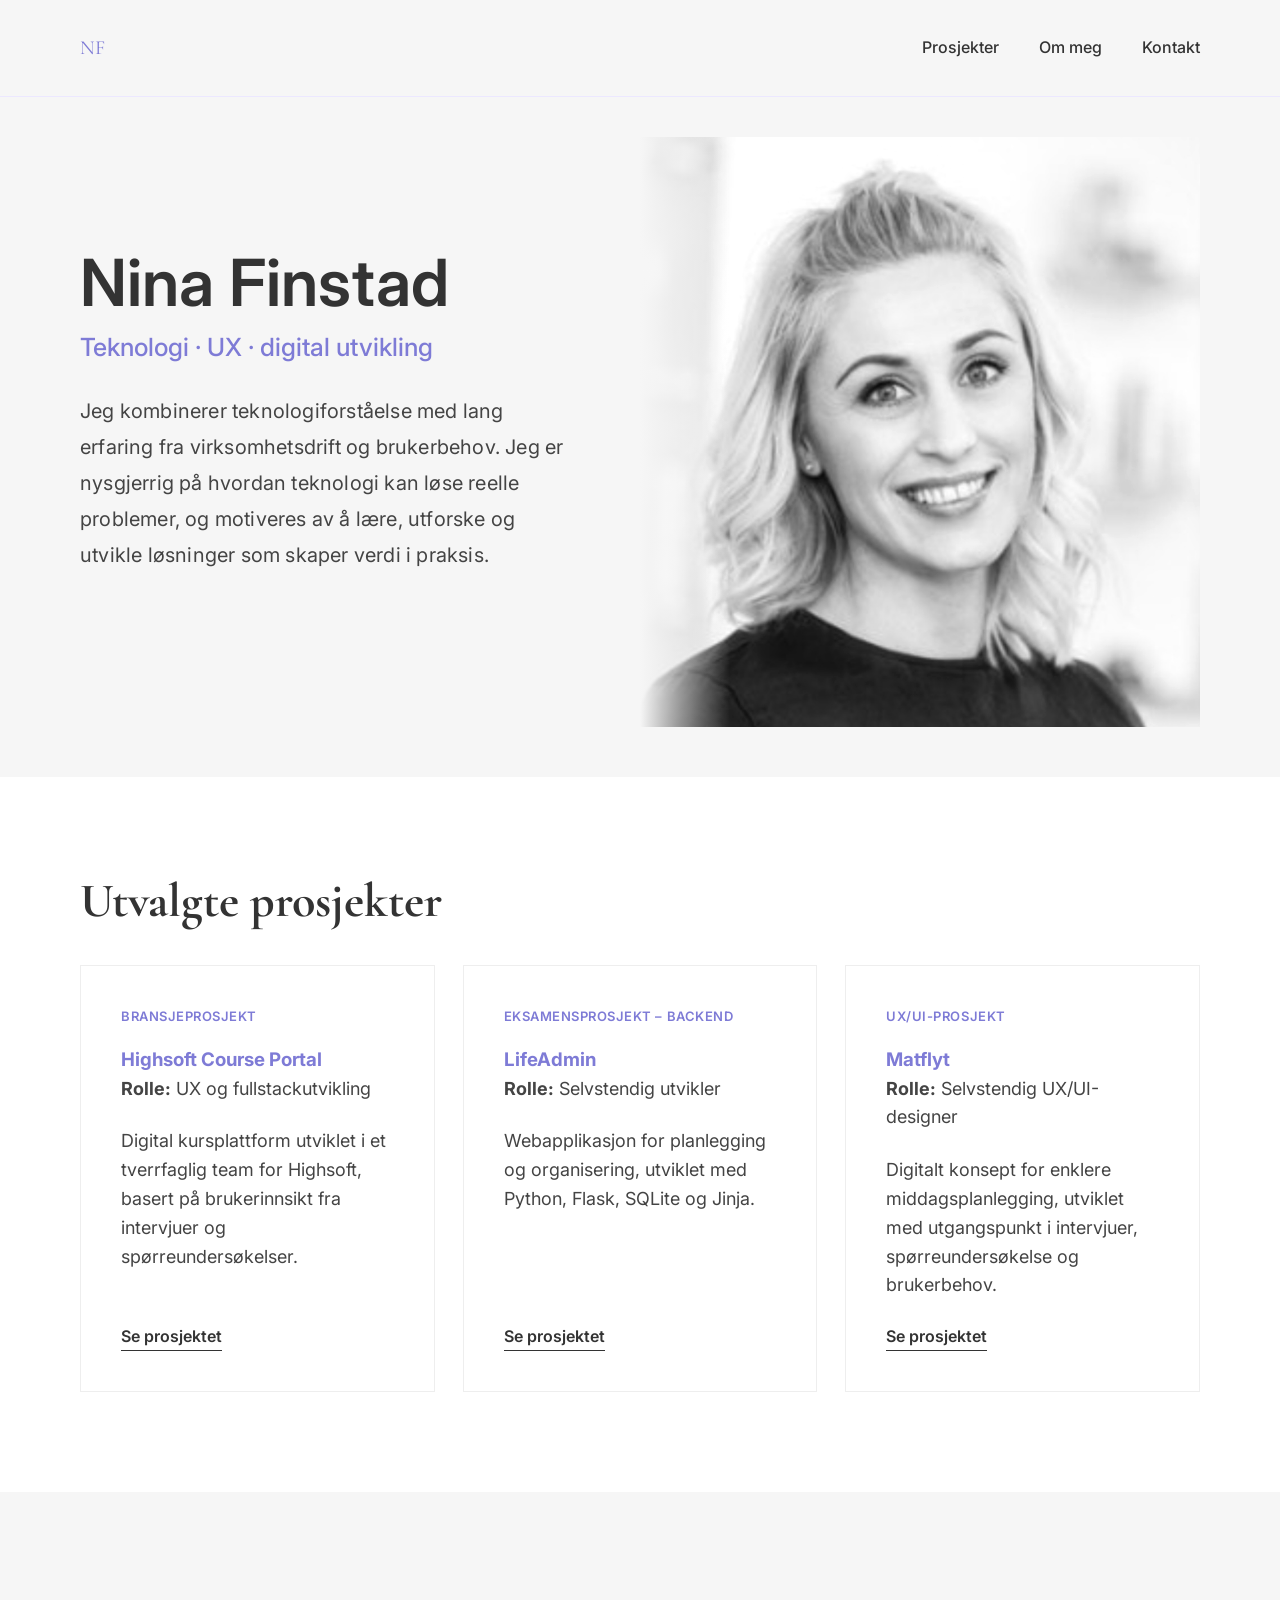
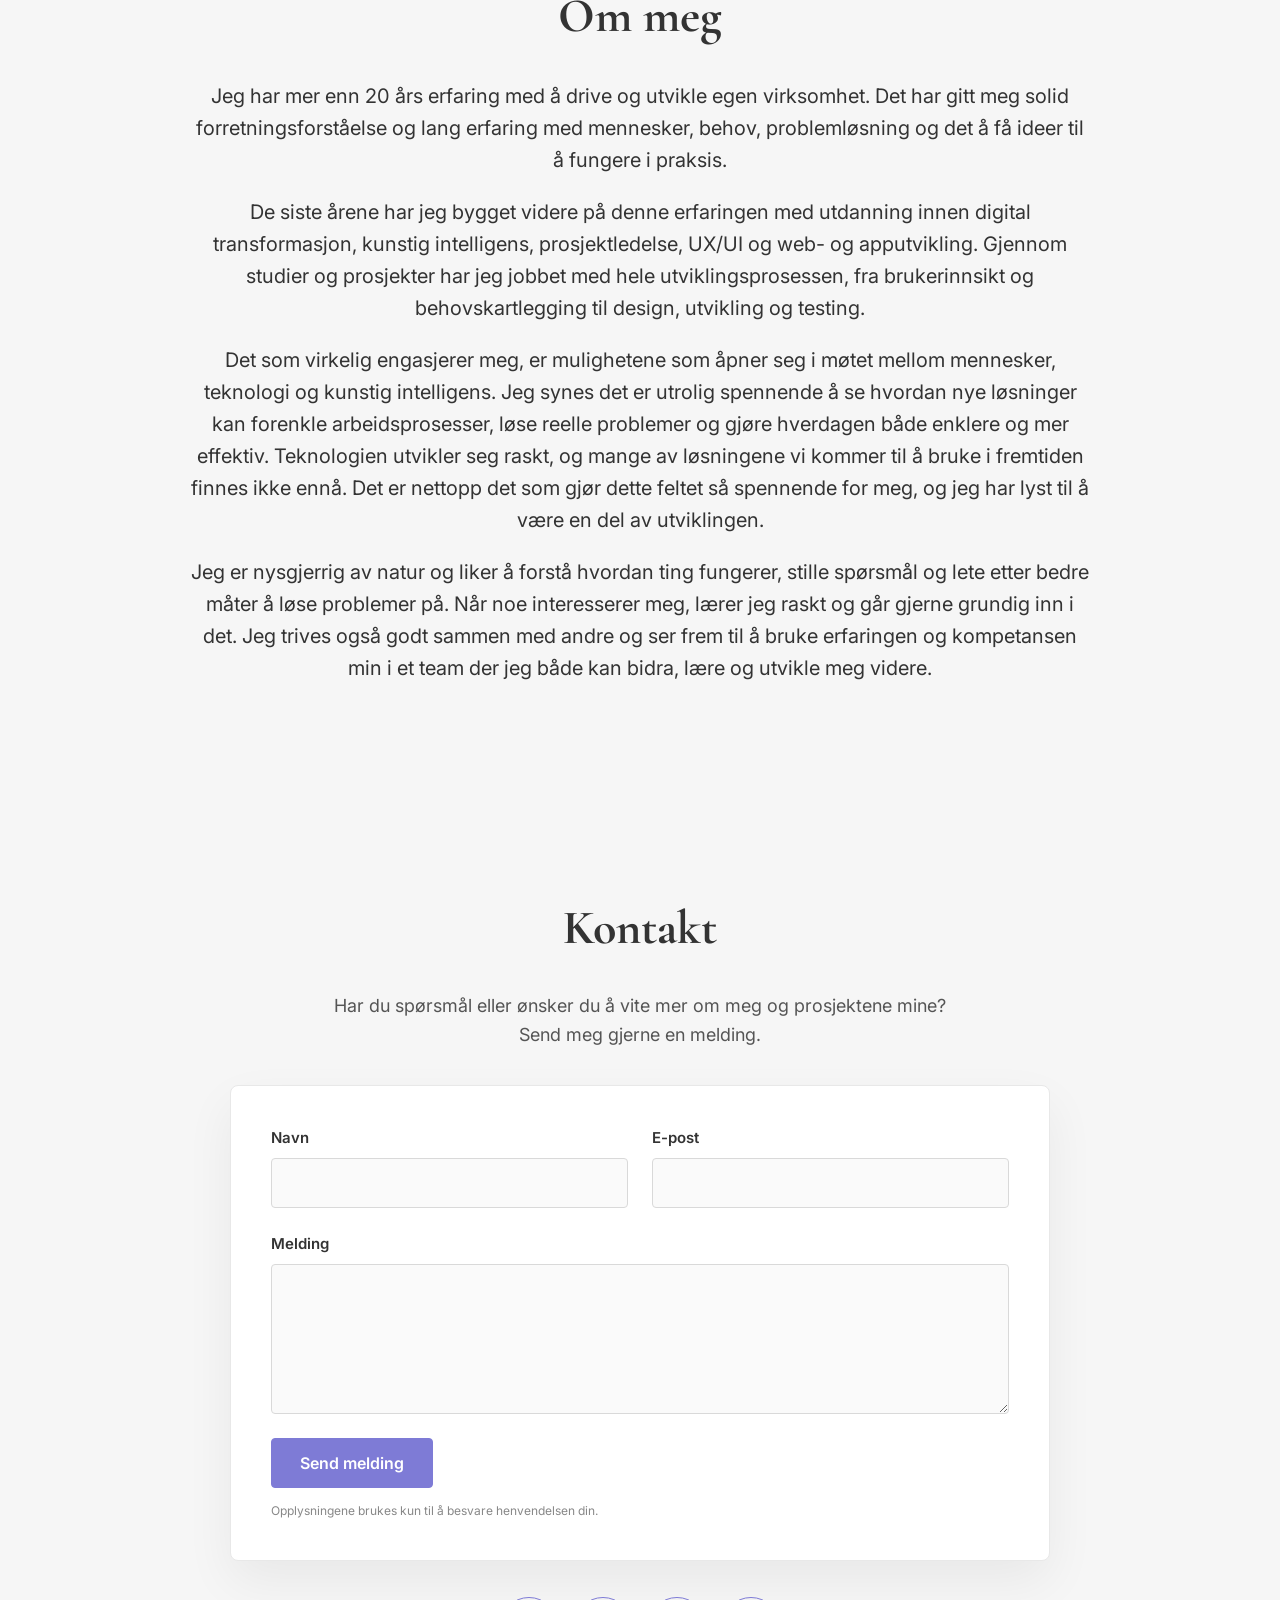
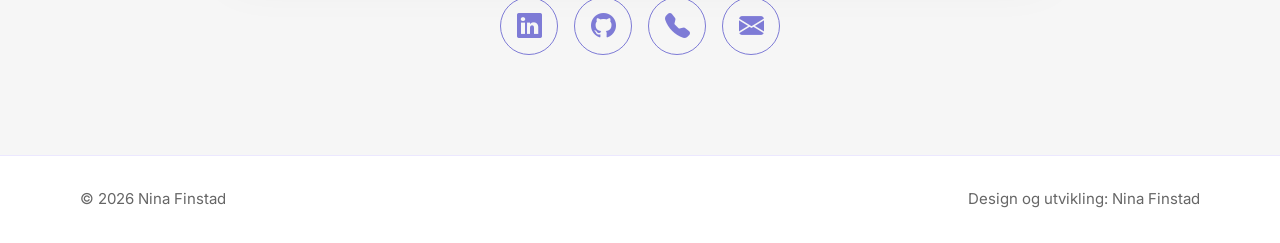
==== commit 9731a417: "Ferdigstiller portefølje" ====
--- a/index.html
+++ b/index.html
@@ -1,60 +1,94 @@
 <!DOCTYPE html>
 <html lang="nb">
+
 <head>
     <!-- Basic setup -->
     <meta charset="UTF-8">
     <meta name="viewport" content="width=device-width, initial-scale=1.0">
+
     <title>Nina Finstad Portefølje</title>
 
     <!-- Fonts -->
     <link rel="preconnect" href="https://fonts.googleapis.com">
     <link rel="preconnect" href="https://fonts.gstatic.com" crossorigin>
-    <link href="https://fonts.googleapis.com/css2?family=Cormorant+Garamond:wght@600;700&family=Inter:wght@400;500;600;700&display=swap" rel="stylesheet">
+
     <link
-    rel="stylesheet"
-    href="https://cdn.jsdelivr.net/npm/bootstrap-icons@1.11.3/font/bootstrap-icons.min.css"
-    
->
-<script src="js/contact-form.js" defer></script>
+        href="https://fonts.googleapis.com/css2?family=Cormorant+Garamond:wght@600;700&family=Inter:wght@400;500;600;700&display=swap"
+        rel="stylesheet"
+    >
+
+    <!-- Bootstrap icons -->
+    <link
+        rel="stylesheet"
+        href="https://cdn.jsdelivr.net/npm/bootstrap-icons@1.11.3/font/bootstrap-icons.min.css"
+    >
+
+    <!-- JavaScript -->
+    <script src="js/contact-form.js" defer></script>
+
     <!-- CSS -->
     <link rel="stylesheet" href="style.css">
 </head>
+
 <body>
-<!-- Header -->
-<header class="site-header">
-    <div class="logo">
-        <a href="index.html" class="logo-link">
-            <span class="logo-short">NF</span>
-            <span class="logo-full">Nina Finstad</span>
-        </a>
-    </div>
-
-    <nav class="site-nav">
-        <a href="index.html#projects">Prosjekter</a>
-        <a href="index.html#about">Om meg</a>
-        <a href="index.html#contact">Kontakt</a>
-    </nav>
-</header>
-
-    <!-- Hero -->
+
+    <!-- =========================
+         HEADER
+    ========================== -->
+
+    <header class="site-header">
+
+        <div class="logo">
+            <a href="index.html" class="logo-link">
+                <span class="logo-short">NF</span>
+                <span class="logo-full">Nina Finstad</span>
+            </a>
+        </div>
+
+        <nav class="site-nav">
+            <a href="index.html#projects">Prosjekter</a>
+            <a href="index.html#about">Om meg</a>
+            <a href="index.html#contact">Kontakt</a>
+        </nav>
+
+    </header>
+
+
+    <!-- =========================
+         HERO
+    ========================== -->
+
     <section class="hero">
-        <div class="hero-text">
-            <h1>
-            Hei, jeg er <span class="name">Nina</span>.
-            </h1>
-
-            <p>
-                Jeg kombinerer teknologiforståelse med lang erfaring fra virksomhetsdrift, brukerbehov og formidling. Jeg liker å forstå reelle utfordringer og utvikle digitale løsninger som er praktiske, brukervennlige og skaper nytte for både mennesker og virksomheter.
-            </p>
-
-            <a href="#projects" class="hero-link">Se prosjektene mine</a>
-        </div>
+
+       <div class="hero-text">
+
+    <div class="hero-intro-heading">
+        <p class="hero-name">Nina Finstad</p>
+        <p class="hero-role">Teknologi · UX · digital utvikling</p>
+    </div>
+
+    <p class="hero-intro">
+    Jeg kombinerer teknologiforståelse med lang erfaring fra virksomhetsdrift og brukerbehov.
+    Jeg er nysgjerrig på hvordan teknologi kan løse reelle problemer, og motiveres av å lære,
+    utforske og utvikle løsninger som skaper verdi i praksis.
+    </p> 
+
+</div>
+
 
         <div class="hero-image">
-            <img src="images/nina.jpg" alt="Portrett av Nina Finstad">
-        </div>
+            <img
+                src="images/nina.jpg"
+                alt="Portrett av Nina Finstad"
+            >
+        </div>
+
     </section>
 
+
+    <!-- =========================
+         UTVALGTE PROSJEKTER
+    ========================== -->
     
     <!-- Projects -->
 <section id="projects" class="projects-section">
@@ -136,20 +170,36 @@
 
         <div class="about-text">
             <p>
-               Jeg har utdanning innen digital transformasjon, kunstig intelligens, 
-               prosjektledelse, UX/UI og web- og apputvikling. 
-               Gjennom studier og prosjekter har jeg arbeidet med hele utviklingsprosessen,
-                fra brukerinnsikt og behovskartlegging til design, utvikling og testing. 
-            </p>
-
-
-            <p>
-                Før jeg gikk inn i teknologifaget, drev og utviklet jeg egen virksomhet i mer enn 20 år. Erfaringen har gitt meg sterk forretningsforståelse og lært meg å arbeide strukturert, kommunisere med ulike mennesker og finne løsninger på reelle behov.
-            </p>
-
-            <p>
-                Jeg er særlig opptatt av samspillet mellom mennesker, teknologi og arbeidsprosesser. Det motiverer meg å utvikle løsninger som er enkle å forstå, nyttige i praksis og skaper verdi for både brukere og virksomheter.
-            </p>
+                 Jeg har mer enn 20 års erfaring med å drive og utvikle egen virksomhet.
+                 Det har gitt meg solid forretningsforståelse og lang erfaring med mennesker,
+                 behov, problemløsning og det å få ideer til å fungere i praksis.
+            </p>
+
+            <p>
+                De siste årene har jeg bygget videre på denne erfaringen med utdanning innen
+                digital transformasjon, kunstig intelligens, prosjektledelse, UX/UI og
+                web- og apputvikling. Gjennom studier og prosjekter har jeg jobbet med hele
+                utviklingsprosessen, fra brukerinnsikt og behovskartlegging til design,
+                utvikling og testing.
+            </p>
+
+             <p>
+                    Det som virkelig engasjerer meg, er mulighetene som åpner seg i møtet
+                    mellom mennesker, teknologi og kunstig intelligens. Jeg synes det er
+                    utrolig spennende å se hvordan nye løsninger kan forenkle arbeidsprosesser,
+                    løse reelle problemer og gjøre hverdagen både enklere og mer effektiv.
+                    Teknologien utvikler seg raskt, og mange av løsningene vi kommer til å
+                    bruke i fremtiden finnes ikke ennå. Det er nettopp det som gjør dette
+                    feltet så spennende for meg, og jeg har lyst til å være en del av utviklingen.
+             </p>
+
+             <p>
+                Jeg er nysgjerrig av natur og liker å forstå hvordan ting fungerer,
+                stille spørsmål og lete etter bedre måter å løse problemer på. Når noe
+                interesserer meg, lærer jeg raskt og går gjerne grundig inn i det.
+                Jeg trives også godt sammen med andre og ser frem til å bruke erfaringen
+                og kompetansen min i et team der jeg både kan bidra, lære og utvikle meg videre.
+             </p>
         </div>
     </section>
 
--- a/style.css
+++ b/style.css
@@ -118,69 +118,107 @@
   color: #7e7bd6;
 }
 
+
 /* =========================
    FORSIDE - HERO
 ========================= */
 
 .hero {
-  min-height: 68vh;
+  min-height: 62vh;
   display: flex;
   align-items: center;
   justify-content: space-between;
-  gap: 60px;
-  padding: 20px 80px 40px;
+  gap: 70px;
+  padding: 40px 80px 50px;
   overflow: hidden;
 }
 
 .hero-text {
-  max-width: 540px;
+  max-width: 600px;
   display: flex;
   flex-direction: column;
-  gap: 24px;
+  align-self: center;
+  transform: translateY(-25px);
+}
+
+.hero-text h1 {
+  margin: 0 0 6px;
+}
+
+.hero-role {
+  margin: 0 0 28px;
+}
+
+.hero-intro {
+  margin: 0;
+}
+
+.hero-intro-heading {
+  margin-bottom: 26px;
+}
+
+.hero-text .hero-name {
+  margin: 0 0 4px;
+  font-size: 65px;
+  line-height: 1.3;
+  font-weight: 600;
+  color: #333333;
+}
+
+.hero-text .hero-role {
+  margin: 0;
+  font-size: 25px;
+  line-height: 1.5;
+  font-weight: 500;
+  color: #7e7bd6;
 }
 
 .hero h1 {
-  font-size: 92px;
-  line-height: 1.05;
-  letter-spacing: -2px;
-}
-
-.name {
+  margin: 0 0 30px;
+  font-size: 40px;
+  line-height: 1.08;
+  letter-spacing: -1px;
+  color: #333333;
+}
+
+.hero h1 .name {
   font-weight: 600;
-}
-
-.hero p {
+  color: inherit;
+}
+
+.hero-text .hero-intro {
+  max-width: 590px;
+  margin: 0;
   font-size: 20px;
   line-height: 1.8;
-  color: #444;
+  color: #444444;
   letter-spacing: 0.2px;
 }
 
-.hero-link {
-  display: inline-block;
-  margin-top: 36px;
-  text-decoration: none;
-  color: #333;
+.hero-image {
+  flex: 0 1 560px;
   position: relative;
 }
 
-.hero-link::after {
+.hero-image img {
+  display: block;
+  width: 560px;
+  max-width: 100%;
+  height: auto;
+  object-fit: cover;
+  filter: contrast(1.03) brightness(1.01) grayscale(100%);
+}
+
+.hero-image::after {
   content: "";
   position: absolute;
-  left: 0;
-  bottom: -6px;
-  width: 100%;
-  height: 1px;
-  background: #333;
-  transition: all 0.25s ease;
-}
-
-.hero-link:hover {
-  color: #7e7bd6;
-}
-
-.hero-link:hover::after {
-  background: #7e7bd6;
+  inset: 0;
+  background: linear-gradient(
+    to right,
+    #f6f6f6 0%,
+    rgba(246, 246, 246, 0) 16%
+  );
+  pointer-events: none;
 }
 
 .hero-image {
@@ -862,7 +900,7 @@
 
 .project-meta-grid {
     display: grid;
-    grid-template-columns: repeat(4, minmax(0, 1fr));
+    grid-template-columns: repeat(3, minmax(0, 1fr));
     gap: 24px;
 }
 
@@ -1559,18 +1597,6 @@
     color: #333333;
 }
 
-/* Mobil */
-@media (max-width: 768px) {
-    .case-challenge {
-        margin-top: 28px;
-        padding: 26px 24px;
-    }
-
-    .case-challenge-text {
-        font-size: 28px;
-    }
-}
-
 /* =========================
    NESTE PROSJEKT
 ========================= */
@@ -1582,51 +1608,791 @@
 }
 
 .next-project-content {
-    max-width: 900px;
+    max-width: 760px;
+}
+
+.next-project .case-eyebrow {
+    display: block;
+    margin-bottom: 18px;
 }
 
 .next-project h2 {
-    margin: 14px 0 20px;
+    margin: 0 0 20px;
     font-family: "Cormorant Garamond", Georgia, serif;
-    font-size: clamp(52px, 6vw, 82px);
-    line-height: 0.95;
+    font-size: clamp(48px, 6vw, 72px);
+    font-weight: 700;
+    line-height: 1;
     color: #333;
 }
 
 .next-project p {
     max-width: 650px;
-    margin-bottom: 30px;
-    font-size: 19px;
+    margin: 0 0 28px;
+    font-size: 20px;
     line-height: 1.7;
     color: #555;
 }
 
+/* Tekstlenke til neste prosjekt */
+
 .next-project-link {
     display: inline-block;
-    padding: 14px 22px;
-    border: 1px solid #7e7bd6;
-    border-radius: 999px;
+    position: relative;
+    padding: 0 0 5px;
+    border: 0;
+    border-radius: 0;
+    background: transparent;
     color: #7e7bd6;
+    font-size: 18px;
     font-weight: 600;
+    line-height: 1.4;
     text-decoration: none;
+    box-shadow: none;
     transition:
-        background-color 0.2s ease,
         color 0.2s ease,
         transform 0.2s ease;
 }
 
+.next-project-link::after {
+    content: "";
+    position: absolute;
+    right: 0;
+    bottom: 0;
+    left: 0;
+    height: 1px;
+    background: currentColor;
+    transform: scaleX(1);
+    transform-origin: left;
+    transition: transform 0.25s ease;
+}
+
 .next-project-link:hover {
-    color: #ffffff;
-    background: #7e7bd6;
-    transform: translateY(-2px);
-}
+    color: #5f5bbd;
+    transform: translateX(4px);
+}
+
+.next-project-link:hover::after {
+    transform: scaleX(0.65);
+}
+
+.next-project-link:focus-visible {
+    outline: 2px solid #7e7bd6;
+    outline-offset: 6px;
+}
+
+
+/* =========================
+   FOOTER
+========================= */
+
+.site-footer {
+    display: flex;
+    align-items: center;
+    justify-content: space-between;
+    gap: 24px;
+    padding: 32px 80px;
+    background: #ffffff;
+    border-top: 1px solid #ece8ff;
+    color: #666;
+}
+
+.site-footer p {
+    margin: 0;
+    font-size: 15px;
+    line-height: 1.5;
+}
+
+
+/* =========================
+   NESTE PROSJEKT OG FOOTER
+   RESPONSIV TILPASNING
+========================= */
 
 @media (max-width: 768px) {
     .next-project {
         padding: 64px 24px;
     }
 
+    .next-project h2 {
+        font-size: 48px;
+    }
+
     .next-project p {
         font-size: 18px;
     }
+
+    .next-project-link {
+        font-size: 17px;
+    }
+
+    .site-footer {
+        flex-direction: column;
+        align-items: flex-start;
+        gap: 8px;
+        padding: 28px 24px;
+    }
+}
+
+/* =========================================================
+   LIFEADMIN – FELLES PROSJEKTSTILER
+========================================================= */
+
+.lifeadmin-hero {
+    background:
+        linear-gradient(
+            135deg,
+            rgba(255, 241, 250, 0.75),
+            rgba(235, 242, 255, 0.85)
+        );
+}
+
+.lifeadmin-hero-image {
+    display: block;
+    text-decoration: none;
+}
+
+.lifeadmin-hero-image img {
+    aspect-ratio: 16 / 10;
+    object-fit: cover;
+    object-position: top;
+}
+
+
+/* =========================================================
+   LIFEADMIN – PROSJEKTOVERSIKT
+========================================================= */
+
+.lifeadmin-overview {
+    padding: 80px;
+    background: #ffffff;
+}
+
+.lifeadmin-meta-grid {
+    display: grid;
+    grid-template-columns: repeat(4, minmax(0, 1fr));
+    gap: 20px;
+    margin-top: 44px;
+}
+
+.lifeadmin-meta-grid article {
+    padding: 26px;
+    border: 1px solid #e8e6ef;
+    border-radius: 14px;
+    background: #f8f8fa;
+}
+
+.lifeadmin-meta-grid span,
+.lifeadmin-meta-grid strong {
+    display: block;
+}
+
+.lifeadmin-meta-grid span {
+    margin-bottom: 10px;
+    color: #7e7bd6;
+    font-size: 13px;
+    font-weight: 700;
+    letter-spacing: 0.06em;
+    text-transform: uppercase;
+}
+
+.lifeadmin-meta-grid strong {
+    color: #333;
+    font-size: 17px;
+    line-height: 1.5;
+}
+
+
+/* =========================================================
+   LIFEADMIN – LØSNINGEN I PRAKSIS
+========================================================= */
+
+.lifeadmin-solution {
+    background: #f6f6f6;
+}
+
+.lifeadmin-gallery {
+    display: grid;
+    grid-template-columns: repeat(2, minmax(0, 1fr));
+    gap: 28px;
+    margin-top: 48px;
+}
+
+.lifeadmin-gallery-item {
+    overflow: hidden;
+    border: 1px solid #e7e5ed;
+    border-radius: 18px;
+    background: #ffffff;
+    box-shadow: 0 16px 36px rgba(48, 45, 78, 0.06);
+}
+
+.lifeadmin-gallery-wide {
+    grid-column: 1 / -1;
+}
+
+.lifeadmin-gallery-item a {
+    display: block;
+    overflow: hidden;
+    background: #f1eff8;
+}
+
+.lifeadmin-gallery-item img {
+    display: block;
+    width: 100%;
+    height: 390px;
+    object-fit: cover;
+    object-position: top;
+    transition: transform 0.35s ease;
+}
+
+.lifeadmin-gallery-wide img {
+    height: 520px;
+}
+
+.lifeadmin-gallery-item a:hover img {
+    transform: scale(1.015);
+}
+
+.lifeadmin-gallery-item figcaption {
+    padding: 24px 26px 28px;
+    color: #555;
+    font-size: 17px;
+    line-height: 1.65;
+}
+
+.lifeadmin-gallery-item figcaption strong {
+    display: block;
+    margin-bottom: 8px;
+    color: #333;
+    font-size: 20px;
+}
+
+
+/* =========================================================
+   LIFEADMIN – BACKEND OG TEKNISK OPPBYGGING
+========================================================= */
+
+.lifeadmin-backend {
+    background: #ffffff;
+}
+
+.lifeadmin-two-column {
+    display: grid;
+    grid-template-columns: minmax(0, 0.9fr) minmax(0, 1.1fr);
+    gap: 70px;
+    align-items: center;
+}
+
+.lifeadmin-two-column-reverse {
+    grid-template-columns: minmax(0, 1.05fr) minmax(0, 0.95fr);
+}
+
+.lifeadmin-technical-text h2 {
+    margin: 18px 0 26px;
+    font-family: "Cormorant Garamond", Georgia, serif;
+    font-size: clamp(42px, 5vw, 64px);
+    line-height: 1;
+    color: #333;
+}
+
+.lifeadmin-technical-text > p {
+    margin-bottom: 26px;
+    color: #555;
+    font-size: 18px;
+    line-height: 1.75;
+}
+
+.lifeadmin-feature-list {
+    display: grid;
+    gap: 14px;
+    padding: 0;
+    list-style: none;
+}
+
+.lifeadmin-feature-list li {
+    position: relative;
+    padding-left: 24px;
+    color: #444;
+    font-size: 17px;
+    line-height: 1.6;
+}
+
+.lifeadmin-feature-list li::before {
+    content: "";
+    position: absolute;
+    top: 0.68em;
+    left: 0;
+    width: 7px;
+    height: 7px;
+    border-radius: 50%;
+    background: #7e7bd6;
+}
+
+.lifeadmin-code-figure,
+.lifeadmin-test-figure {
+    margin: 0;
+}
+
+.lifeadmin-code-figure a,
+.lifeadmin-test-figure a {
+    display: block;
+    overflow: hidden;
+    padding: 20px;
+    border: 1px solid #e5e3ec;
+    border-radius: 18px;
+    background: #ffffff;
+    box-shadow: 0 18px 42px rgba(47, 44, 76, 0.08);
+}
+
+.lifeadmin-code-figure img,
+.lifeadmin-test-figure img {
+    display: block;
+    width: 100%;
+    height: auto;
+}
+
+.lifeadmin-code-figure figcaption,
+.lifeadmin-test-figure figcaption {
+    margin-top: 14px;
+    color: #666;
+    font-size: 15px;
+    line-height: 1.6;
+}
+
+
+/* =========================================================
+   LIFEADMIN – TESTING
+========================================================= */
+
+.lifeadmin-testing {
+    background: #f6f6f6;
+}
+
+.lifeadmin-quality-grid {
+    display: grid;
+    grid-template-columns: repeat(2, minmax(0, 1fr));
+    gap: 16px;
+}
+
+.lifeadmin-quality-grid article {
+    padding: 20px;
+    border: 1px solid #e4e2eb;
+    border-radius: 12px;
+    background: #ffffff;
+}
+
+.lifeadmin-quality-grid strong,
+.lifeadmin-quality-grid span {
+    display: block;
+}
+
+.lifeadmin-quality-grid strong {
+    margin-bottom: 7px;
+    color: #7e7bd6;
+    font-size: 17px;
+}
+
+.lifeadmin-quality-grid span {
+    color: #555;
+    font-size: 15px;
+    line-height: 1.55;
+}
+
+
+/* =========================================================
+   LIFEADMIN – SIKKERHET OG ROBUSTHET
+========================================================= */
+
+.lifeadmin-security {
+    color: #ffffff;
+    background: #28273f;
+}
+
+.lifeadmin-security .case-section-heading h2,
+.lifeadmin-security .case-section-heading p {
+    color: #ffffff;
+}
+
+.lifeadmin-security-grid {
+    display: grid;
+    grid-template-columns: repeat(3, minmax(0, 1fr));
+    gap: 22px;
+    margin-top: 46px;
+}
+
+.lifeadmin-security-grid article {
+    padding: 28px;
+    border: 1px solid rgba(255, 255, 255, 0.16);
+    border-radius: 14px;
+    background: rgba(255, 255, 255, 0.06);
+}
+
+.lifeadmin-security-grid strong {
+    display: block;
+    margin-bottom: 12px;
+    color: #b6b3ff;
+    font-size: 19px;
+}
+
+.lifeadmin-security-grid p {
+    color: rgba(255, 255, 255, 0.78);
+    font-size: 16px;
+    line-height: 1.7;
+}
+
+
+/* =========================================================
+   LIFEADMIN – REFLEKSJON OG LÆRING
+========================================================= */
+
+.lifeadmin-reflection {
+    background: #f6f6f6;
+}
+
+.lifeadmin-reflection-grid {
+    display: grid;
+    grid-template-columns: repeat(2, minmax(0, 1fr));
+    gap: 34px;
+    margin-top: 44px;
+}
+
+.lifeadmin-reflection-grid article {
+    padding: 38px;
+    border: 1px solid #e3e1e9;
+    border-radius: 18px;
+    background: #ffffff;
+}
+
+.lifeadmin-reflection-grid h3 {
+    margin-bottom: 22px;
+    color: #333;
+    font-size: 25px;
+}
+
+.lifeadmin-reflection-grid p {
+    color: #555;
+    font-size: 18px;
+    line-height: 1.75;
+}
+
+.lifeadmin-reflection-grid p + p {
+    margin-top: 18px;
+}
+
+.lifeadmin-reflection-highlight {
+    border-color: #cfccff !important;
+    background: #efefff !important;
+}
+
+
+/* =========================================================
+   LIFEADMIN – RESPONSIV TILPASNING
+========================================================= */
+
+@media (max-width: 1100px) {
+    .lifeadmin-meta-grid {
+        grid-template-columns: repeat(2, minmax(0, 1fr));
+    }
+
+    .lifeadmin-two-column,
+    .lifeadmin-two-column-reverse {
+        grid-template-columns: 1fr;
+        gap: 42px;
+    }
+
+    .lifeadmin-security-grid {
+        grid-template-columns: 1fr;
+    }
+}
+
+@media (max-width: 768px) {
+    .lifeadmin-overview {
+        padding: 64px 24px;
+    }
+
+    .lifeadmin-meta-grid,
+    .lifeadmin-gallery,
+    .lifeadmin-quality-grid,
+    .lifeadmin-reflection-grid {
+        grid-template-columns: 1fr;
+    }
+
+    .lifeadmin-gallery-wide {
+        grid-column: auto;
+    }
+
+    .lifeadmin-gallery-item img,
+    .lifeadmin-gallery-wide img {
+        height: 280px;
+    }
+
+    .lifeadmin-gallery-item figcaption {
+        padding: 20px;
+        font-size: 16px;
+    }
+
+    .lifeadmin-technical-text > p {
+        font-size: 18px;
+    }
+
+    .lifeadmin-reflection-grid article {
+        padding: 28px 24px;
+    }
+
+    .lifeadmin-reflection-grid p {
+        font-size: 18px;
+    }
+}
+
+/* =========================================================
+   MATFLYT – SEKSJON 03–08
+========================================================= */
+
+
+/* =========================================================
+   03 · ITERASJON
+========================================================= */
+
+.matflyt-iteration .case-two-column {
+    align-items: start;
+}
+
+.matflyt-iteration-images {
+    display: grid;
+    grid-template-columns: 1fr 1fr;
+    gap: 20px;
+    align-items: start;
+}
+
+.matflyt-iteration-figure {
+    margin: 0;
+    min-width: 0;
+}
+
+.matflyt-iteration-figure .case-image-label {
+    display: block;
+    margin-bottom: 10px;
+}
+
+.matflyt-iteration-figure .case-image-button {
+    display: block;
+    width: 100%;
+    padding: 0;
+}
+
+.matflyt-iteration-figure img {
+    display: block;
+    width: 100%;
+    height: 230px;
+    object-fit: contain;
+}
+
+.matflyt-iteration-figure figcaption {
+    margin-top: 12px;
+}
+
+
+/* =========================================================
+   04 · DESIGNSYSTEM
+========================================================= */
+
+.matflyt-design-system .case-two-column {
+    align-items: center;
+}
+
+.matflyt-system-figure {
+    margin: 0;
+    min-width: 0;
+}
+
+.matflyt-system-figure .case-image-button {
+    display: block;
+    width: 100%;
+    padding: 0;
+}
+
+.matflyt-system-figure img {
+    display: block;
+    width: 100%;
+    max-height: 420px;
+    object-fit: contain;
+}
+
+.matflyt-system-figure figcaption {
+    margin-top: 14px;
+}
+
+
+/* =========================================================
+   05 · KOMPONENTER
+========================================================= */
+
+.matflyt-components .case-section-heading {
+    margin-bottom: 48px;
+}
+
+.matflyt-component-grid {
+    display: grid;
+    grid-template-columns: repeat(3, minmax(0, 1fr));
+    gap: 24px;
+    align-items: stretch;
+}
+
+.matflyt-component-card {
+    display: flex;
+    flex-direction: column;
+    margin: 0;
+    min-width: 0;
+    overflow: hidden;
+
+    border: 1px solid rgba(41, 40, 61, 0.12);
+    border-radius: 18px;
+    background: #ffffff;
+}
+
+.matflyt-component-card .case-image-button {
+    display: flex;
+    align-items: center;
+    justify-content: center;
+
+    width: 100%;
+    height: 220px;
+    padding: 14px;
+
+    border: 0;
+    background: #f7f7f7;
+    cursor: zoom-in;
+}
+
+.matflyt-component-card img {
+    display: block;
+    width: 100%;
+    height: 100%;
+    object-fit: contain;
+}
+
+.matflyt-component-card figcaption {
+    flex: 1;
+    padding: 18px 20px 22px;
+}
+
+.matflyt-component-card figcaption strong {
+    display: block;
+    margin-bottom: 7px;
+}
+
+
+/* =========================================================
+   06 · MOBILREISE
+========================================================= */
+
+.matflyt-final-flow .case-carousel-heading > div:first-child {
+    max-width: 760px;
+}
+
+.matflyt-final-flow .case-carousel-heading p {
+    margin-top: 16px;
+}
+
+
+/* =========================================================
+   RESPONSIVT
+========================================================= */
+
+@media (max-width: 1050px) {
+
+    .matflyt-component-grid {
+        grid-template-columns: repeat(2, minmax(0, 1fr));
+    }
+
+    .matflyt-iteration-images {
+        grid-template-columns: 1fr;
+    }
+
+    .matflyt-iteration-figure img {
+        height: 270px;
+    }
+}
+
+
+@media (max-width: 800px) {
+
+    .matflyt-iteration .case-two-column,
+    .matflyt-design-system .case-two-column {
+        grid-template-columns: 1fr;
+    }
+
+    .matflyt-iteration-images {
+        margin-top: 12px;
+    }
+
+    .matflyt-system-figure {
+        margin-top: 12px;
+    }
+}
+
+
+@media (max-width: 600px) {
+
+    .matflyt-component-grid {
+        grid-template-columns: 1fr;
+    }
+
+    .matflyt-component-card .case-image-button {
+        height: 200px;
+    }
+
+    .matflyt-iteration-figure img {
+        height: auto;
+        max-height: 300px;
+    }
+
+    .matflyt-system-figure img {
+        max-height: 320px;
+    }
+}
+
+/* =========================================================
+   MATFLYT – HERO-BILDE
+========================================================= */
+
+.matflyt-hero-image {
+    display: flex;
+    align-items: center;
+    justify-content: center;
+
+    padding: 55px 45px;
+    overflow: hidden;
+}
+
+.matflyt-hero-image img {
+    display: block;
+    width: 100%;
+    max-width: 720px;
+    max-height: 560px;
+    object-fit: contain;
+}
+
+/* =========================================================
+   MATFLYT – MØRK DESIGNSYSTEM-SEKSJON
+========================================================= */
+
+.matflyt-design-system {
+    background: #292941;
+    color: #ffffff;
+}
+
+.matflyt-design-system h2 {
+    color: #ffffff;
+}
+
+.matflyt-design-system p {
+    color: #ffffff;
+}
+
+.matflyt-design-system figcaption {
+    color: #ffffff;
+}
+
+.matflyt-design-system .case-eyebrow {
+    color: #9b91ff;
 }
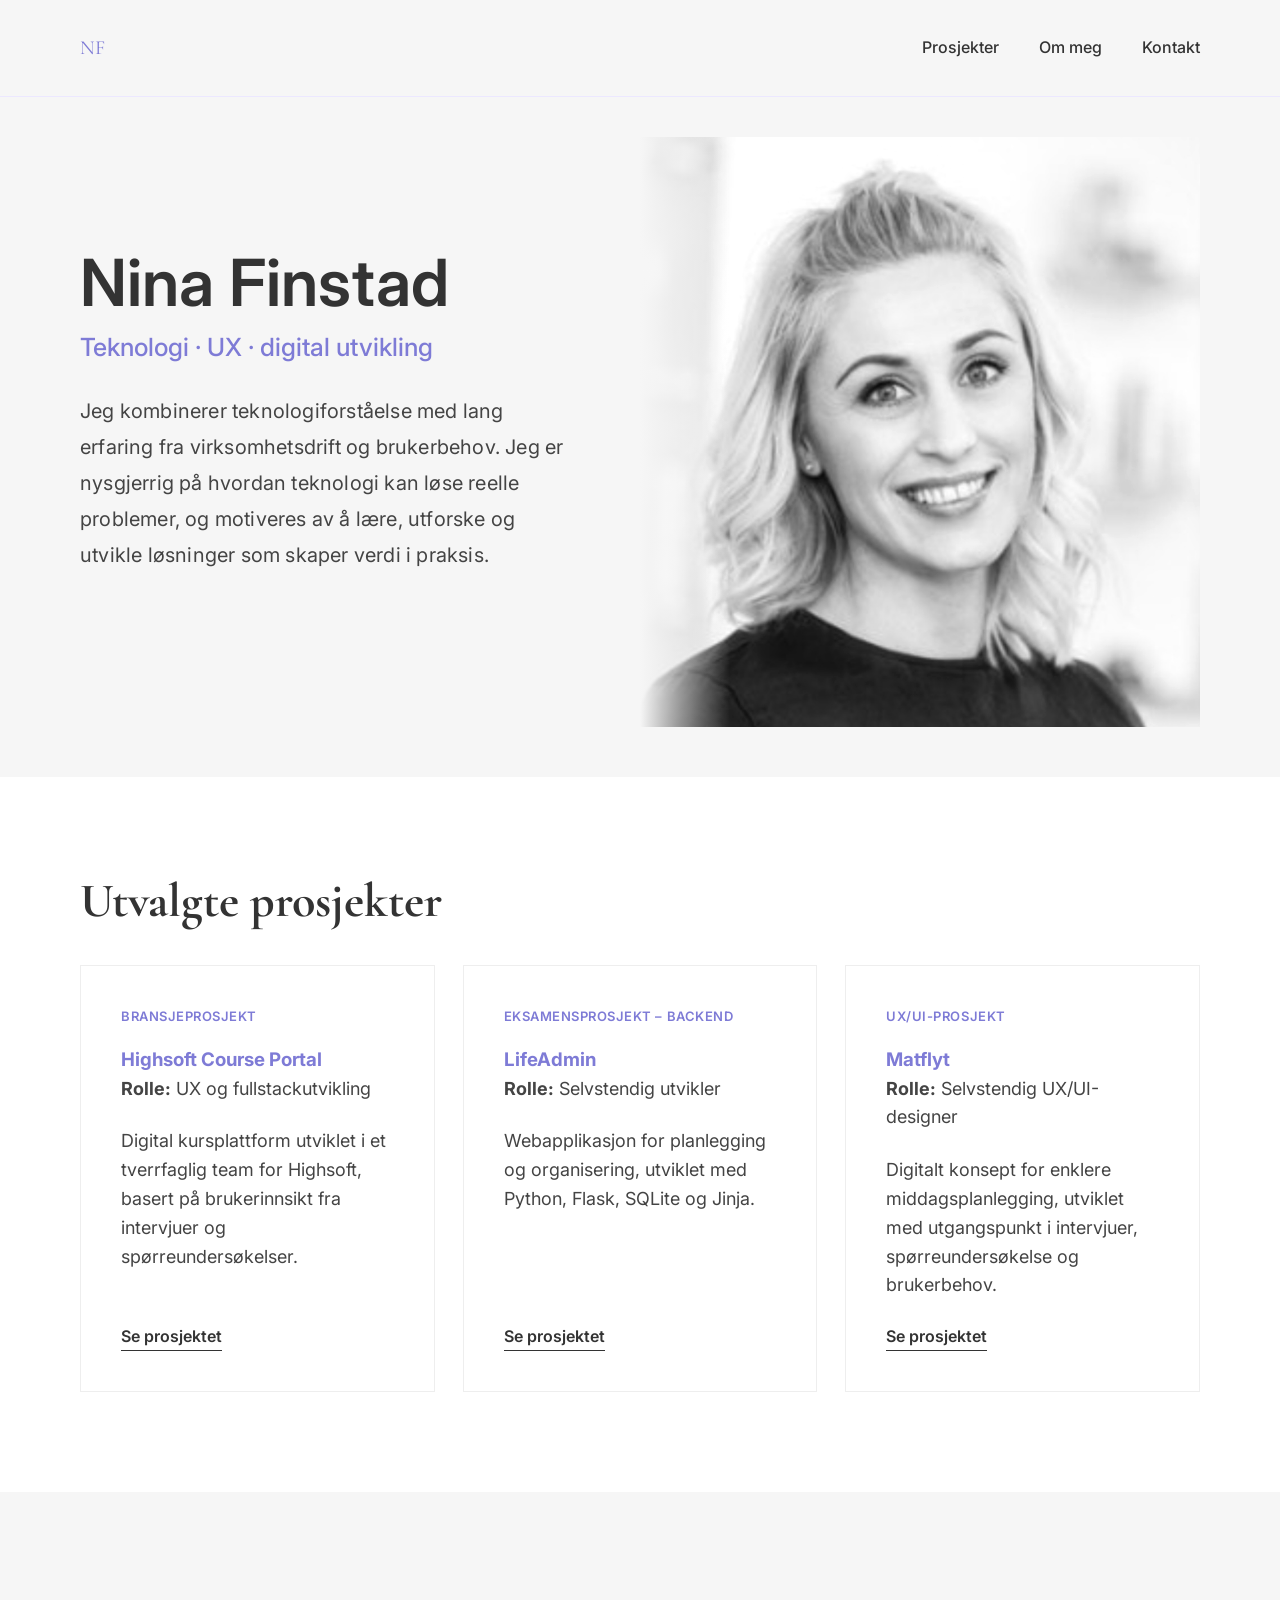
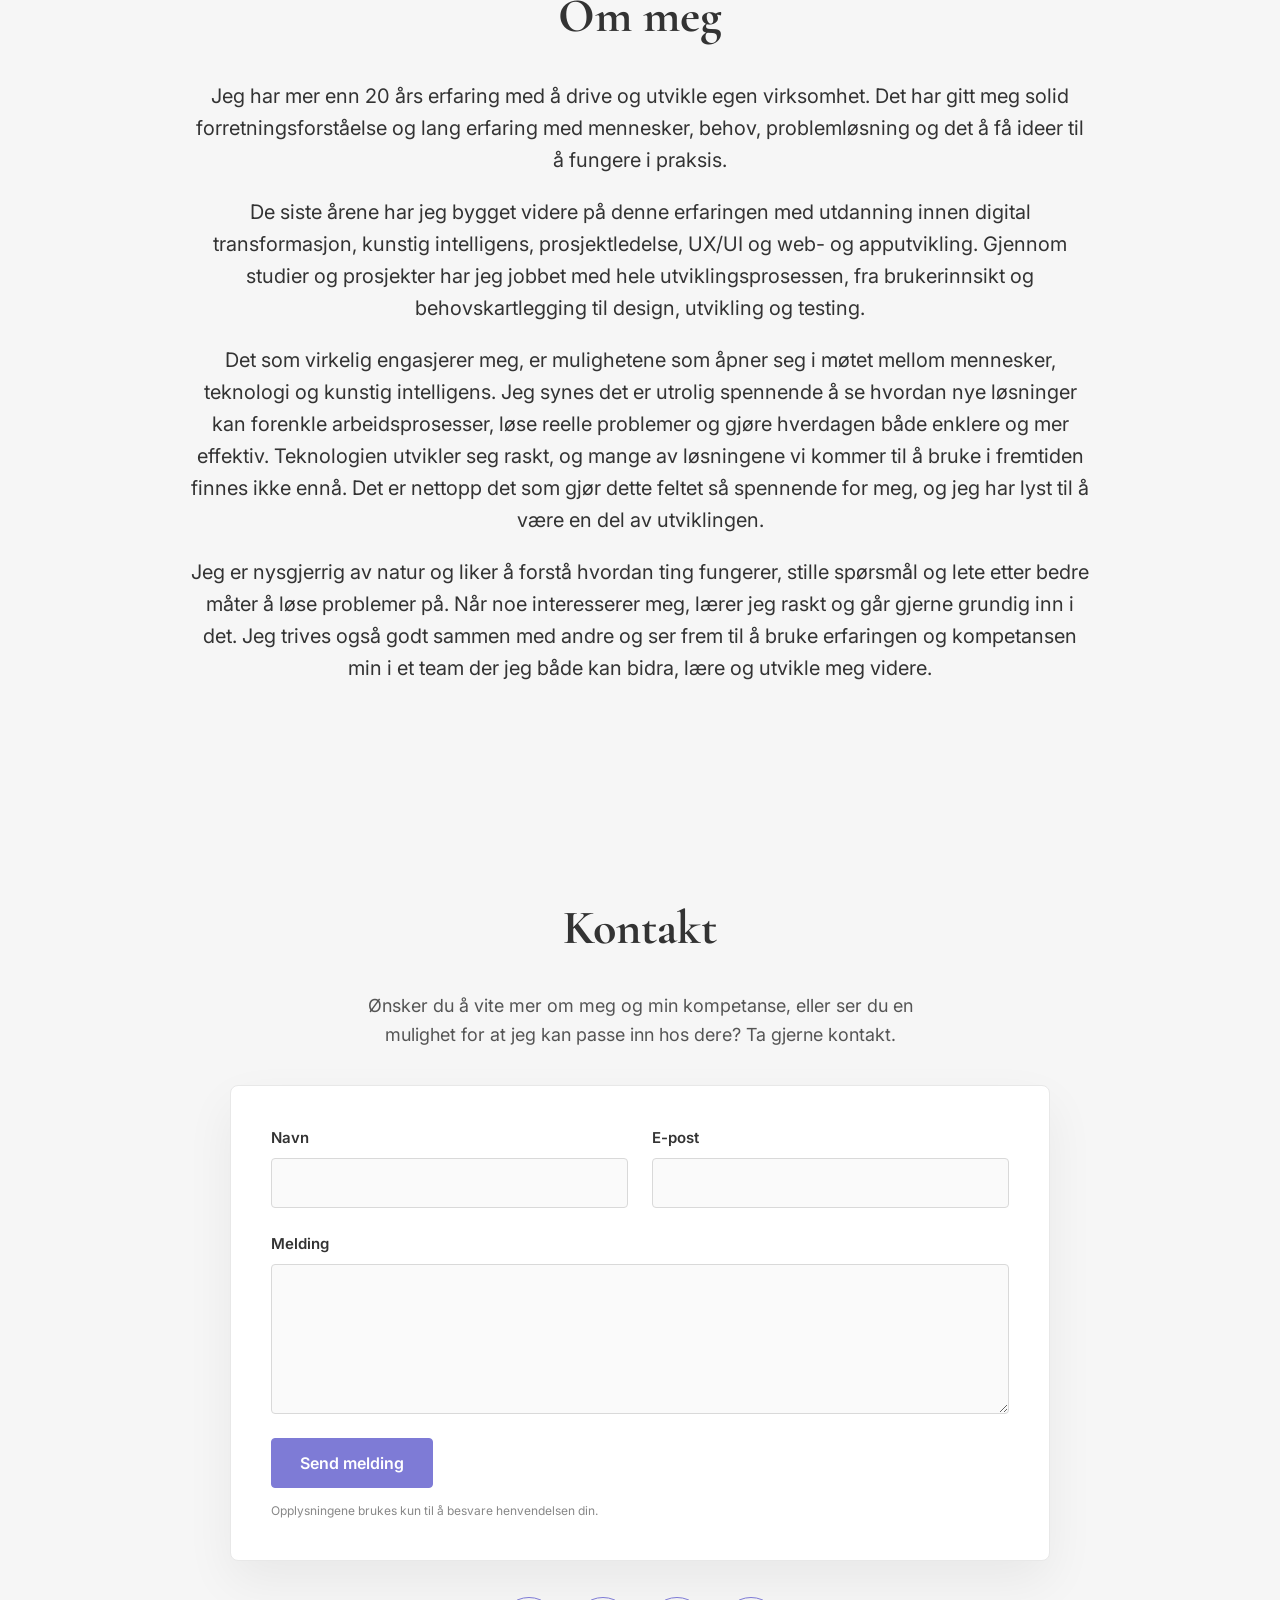
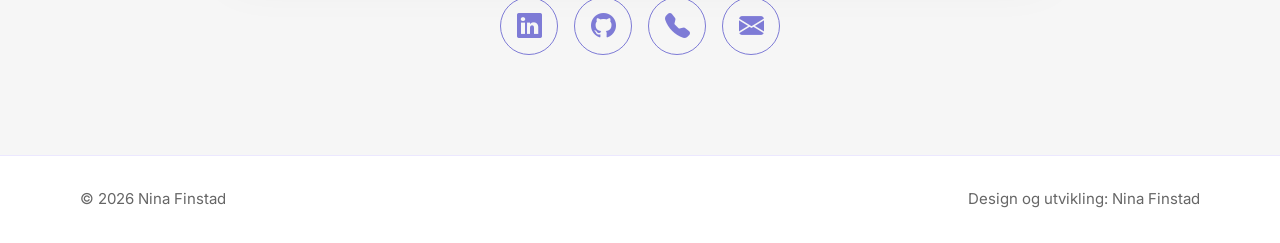
==== commit a96846b0: "rettet opp kode for contact-form.js" ====
--- a/index.html
+++ b/index.html
@@ -212,8 +212,8 @@
 
     <div class="contact-content">
         <p class="contact-intro">
-            Har du spørsmål eller ønsker du å vite mer om meg og prosjektene
-            mine? Send meg gjerne en melding.
+            Ønsker du å vite mer om meg og min kompetanse, eller ser du en mulighet
+            for at jeg kan passe inn hos dere? Ta gjerne kontakt.
         </p>
             <form
                  id="contact-form"
